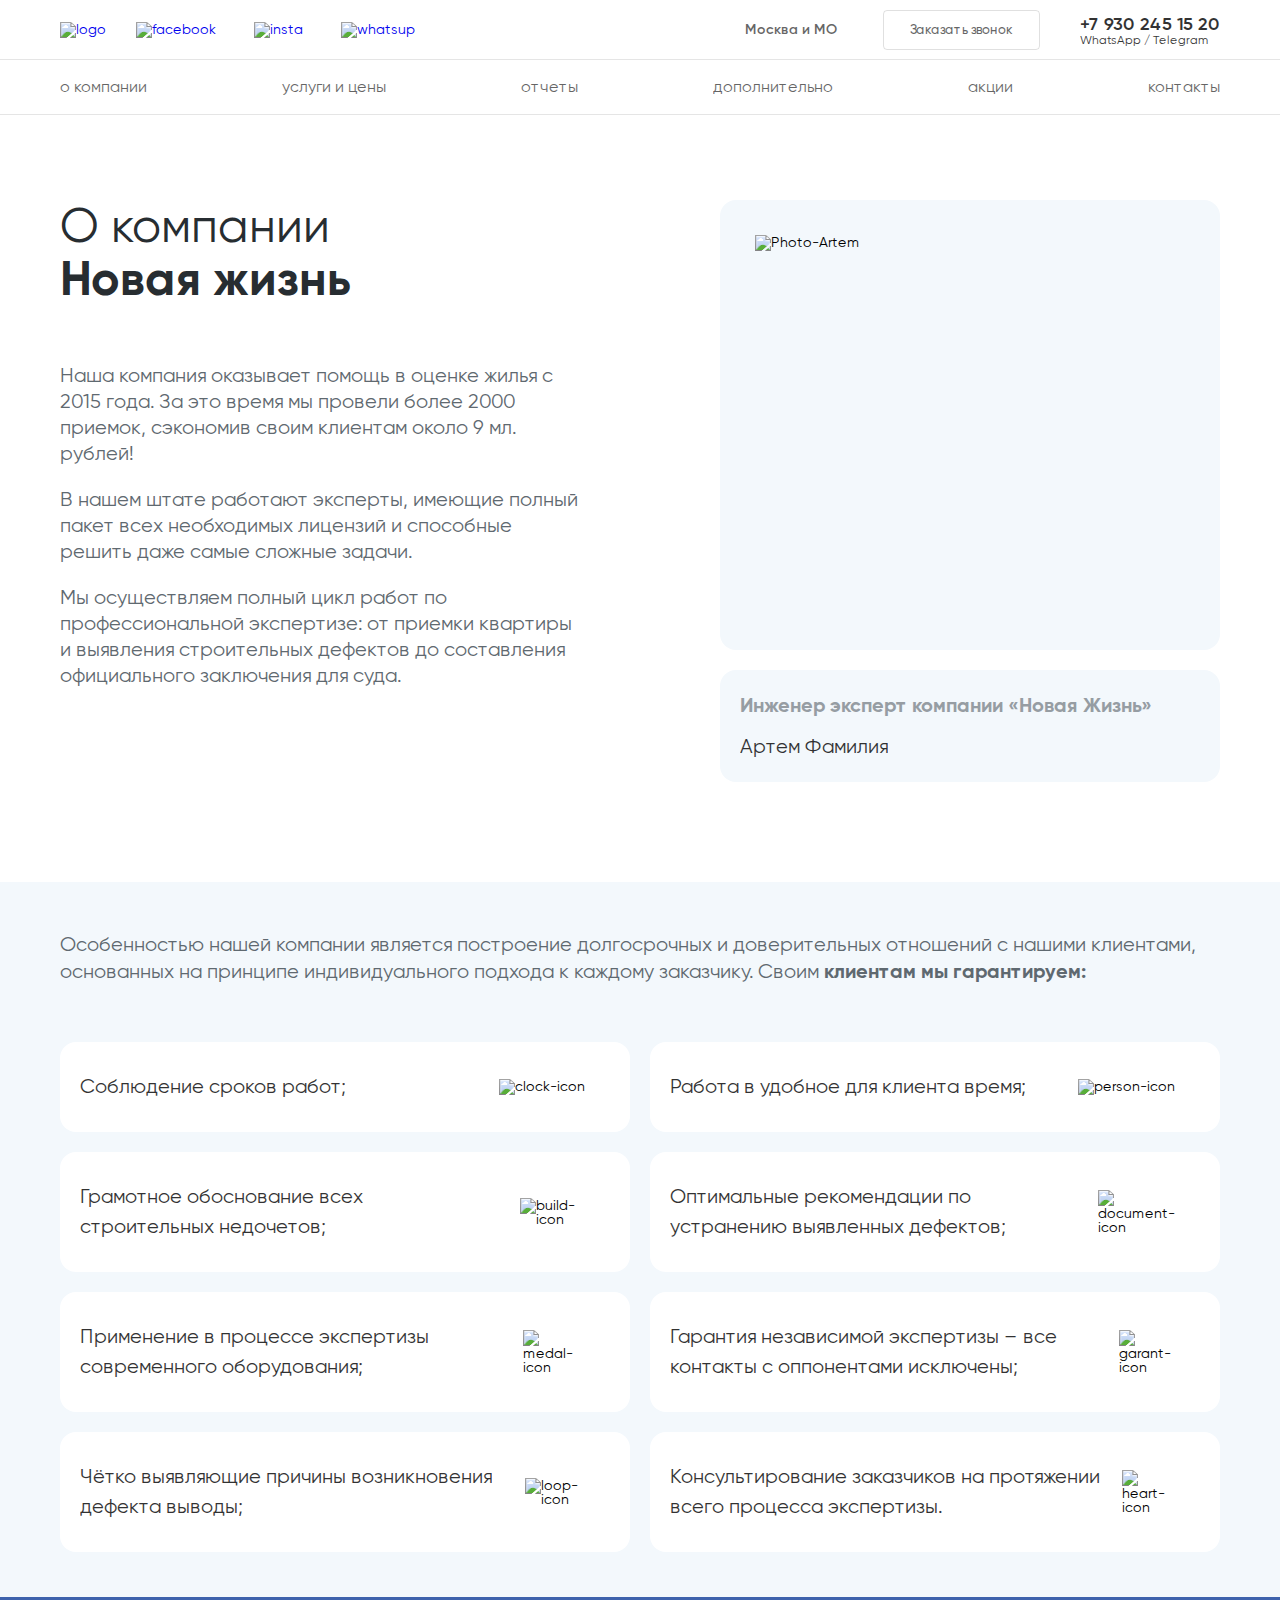
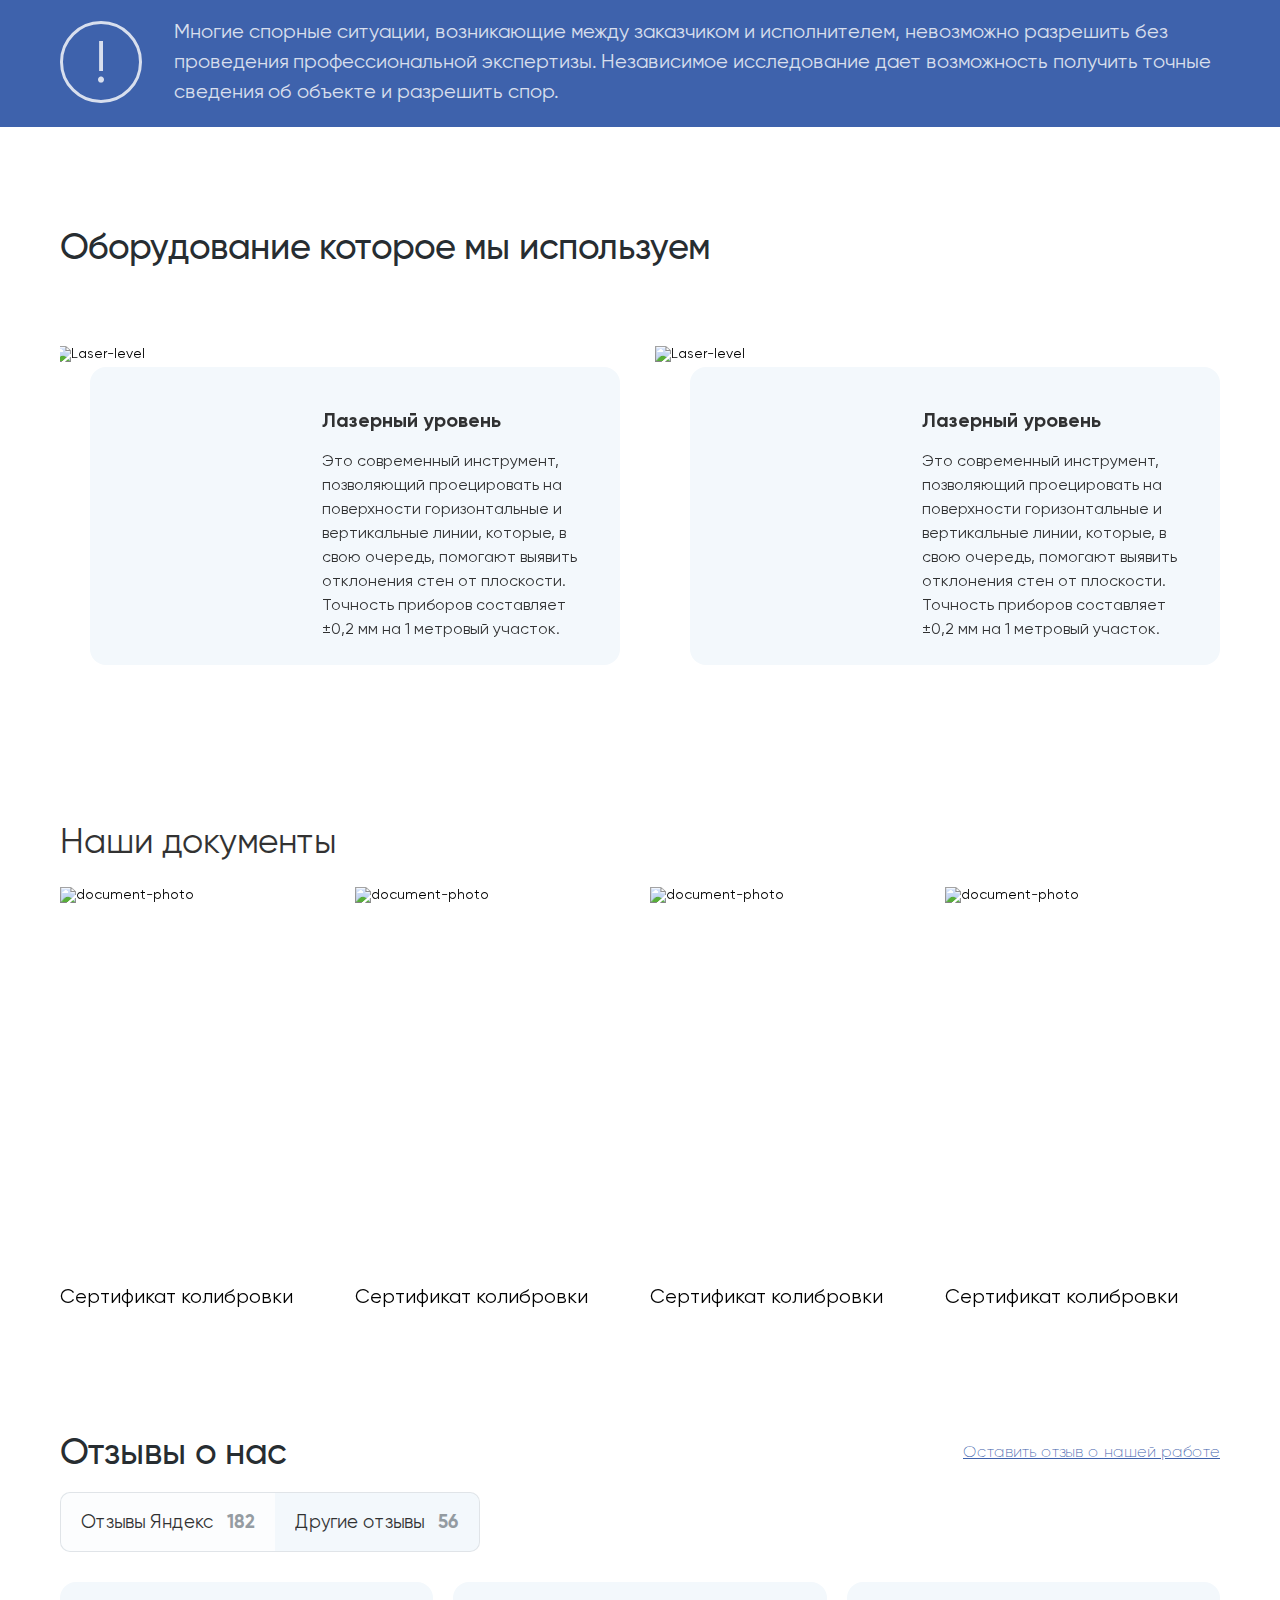
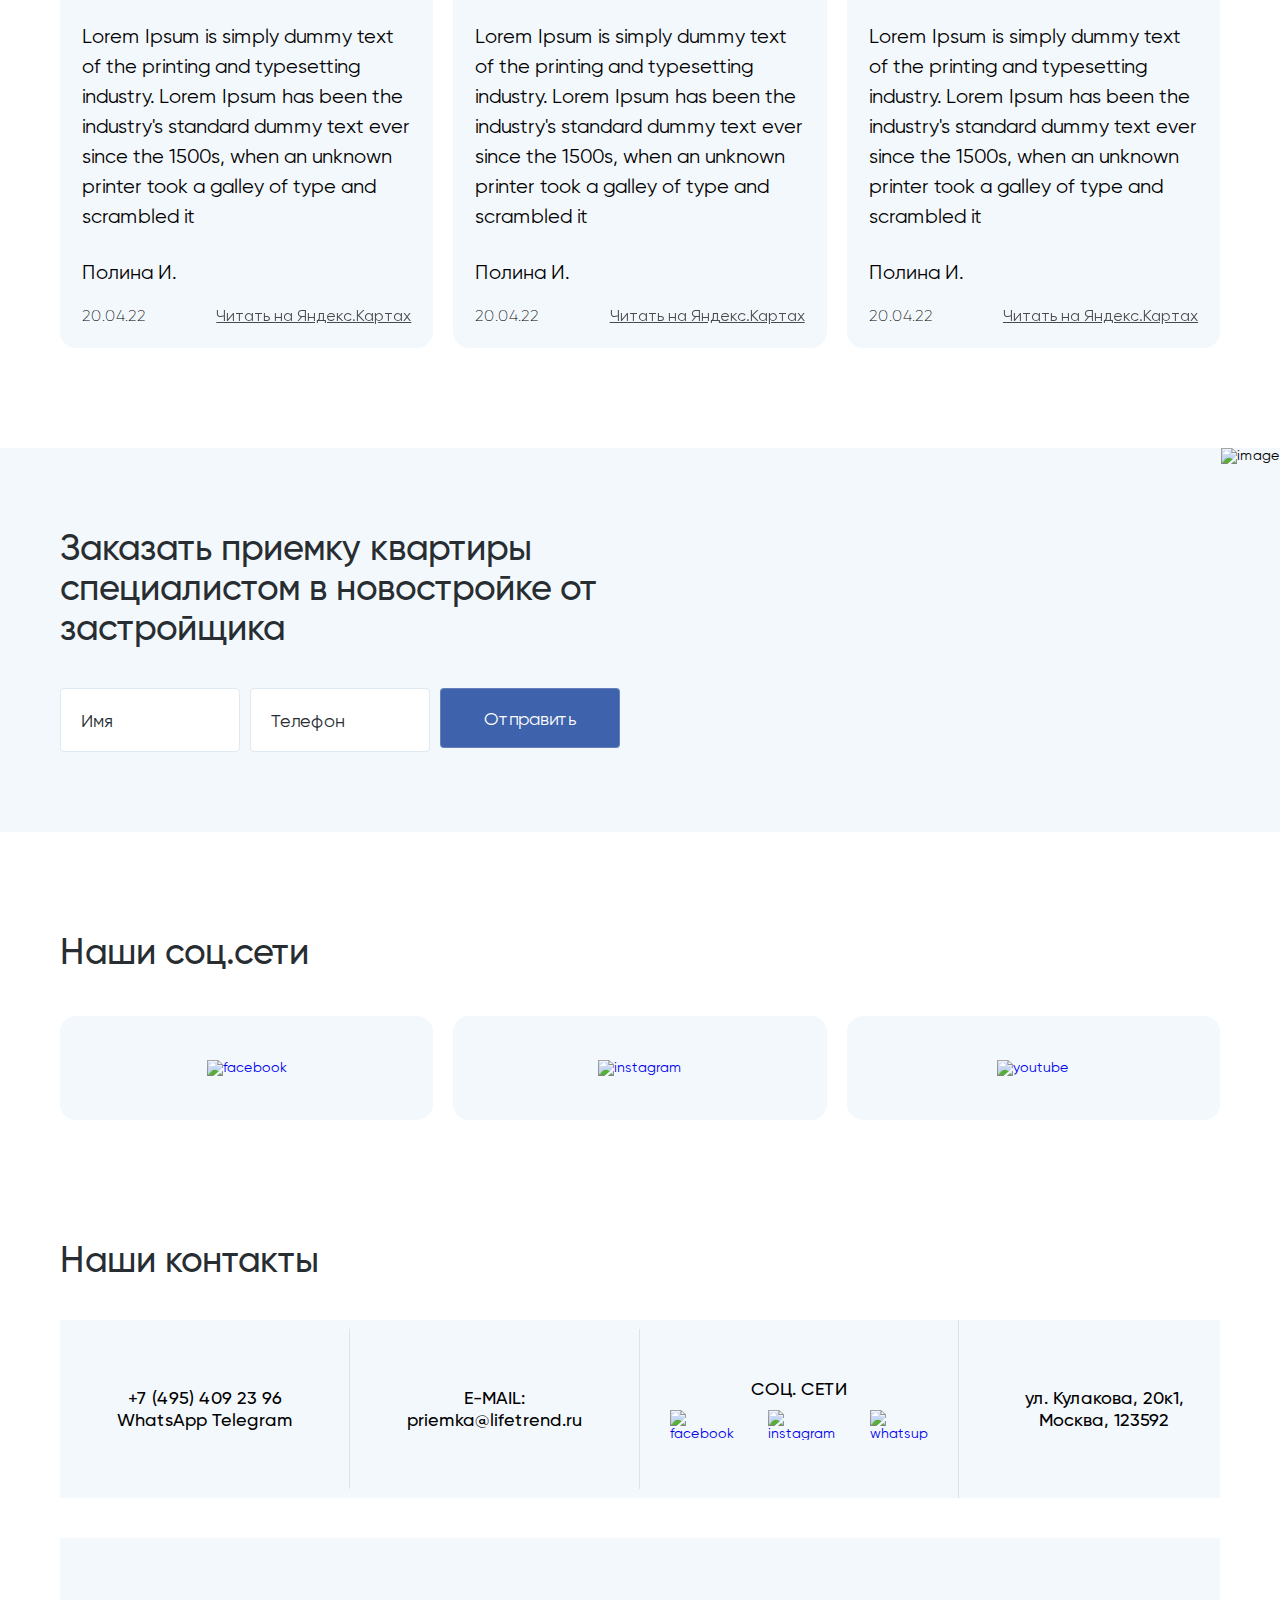
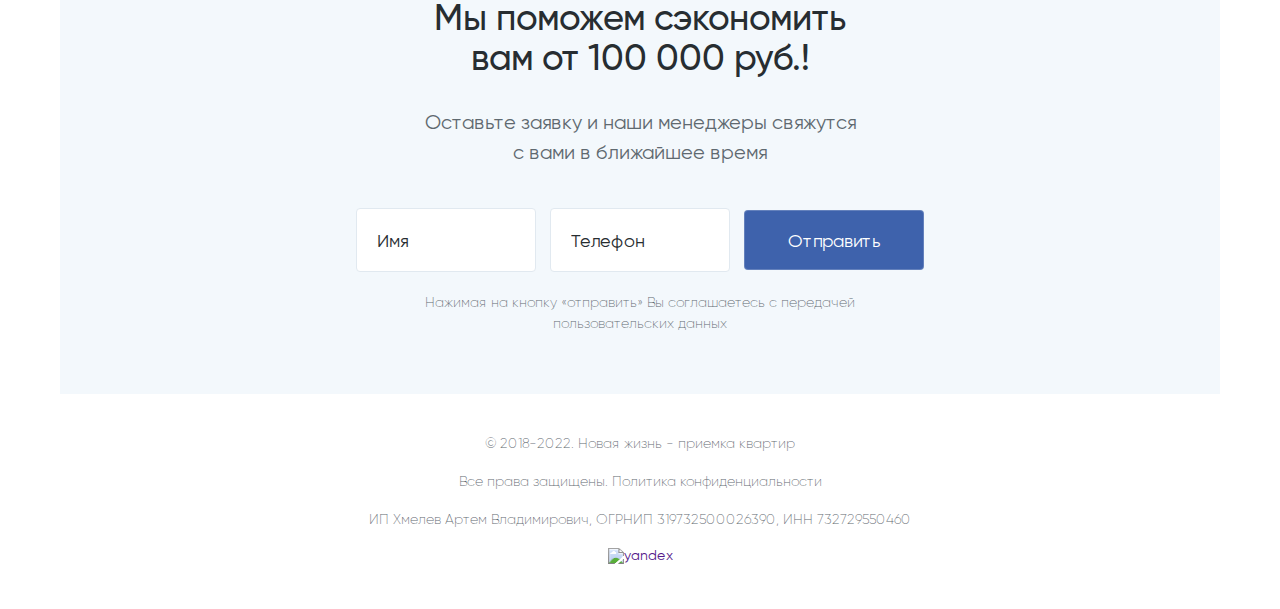
==== about.html @ ded3f1b5 "Add files via upload" ====
<!DOCTYPE html>
<html lang="en">

<head>
	<meta charset="UTF-8">
	<meta http-equiv="X-UA-Compatible" content="IE=edge">
	<meta name="viewport" content="width=device-width, initial-scale=1.0">
	<link rel="stylesheet" href="css/style.min.css">
	<link rel="stylesheet" href="https://unpkg.com/swiper@8/swiper-bundle.min.css" />
	<title>О комании</title>
</head>

<body>
	<div class="wrapper">
		<header class="header">
			<div class="header__container container">
				<div class="header__top">
					<div class="header__left">
						<a href="index.html" class="header__logo">
							<img src="img/icons/logo.svg" alt="logo">
						</a>
						<div data-da=".menu,768,3" class="header__social social-header">
							<a href="#" class="social-header__item">
								<img src="img/icons/facebook.svg" alt="facebook">
							</a>
							<a href="#" class="social-header__item">
								<img src="img/icons/insta.svg" alt="insta">
							</a>
							<a href="#" class="social-header__item">
								<img src="img/icons/whatsup.svg" alt="whatsup">
							</a>
						</div>
					</div>
					<div class="header__right">
						<a href="#" data-da=".menu,600,2" class="header__location">Москва и МО</a>
						<a href="#popup-1" data-da=".menu,768,1" class="header__button popup-link">Заказать звонок</a>
						<div class="header__contact contact-header">
							<a href="tel:+79302451520" class="contact-header__phone">+7 930 245 15 20</a>
							<div class="contact-header__soc">WhatsApp / Telegram</div>
						</div>
						<div class="header__burger">
							<span></span>
							<span></span>
							<span></span>
						</div>
					</div>
				</div>
				<div class="header__bottom">
					<nav data-da=".header__right,768,3" class="header__menu menu">
						<ul class="menu__list">
							<li class="menu__item"><a href="about.html" class="menu__link">о компании</a></li>
							<li class="menu__item"><a href="services.html" class="menu__link">услуги и цены</a></li>
							<li class="menu__item"><a href="reports.html" class="menu__link">отчеты</a></li>
							<li class="menu__item"><a href="additionally.html" class="menu__link">дополнительно</a></li>
							<li class="menu__item"><a href="stock.html" class="menu__link">акции</a></li>
							<li class="menu__item"><a href="contact.html" class="menu__link">контакты</a></li>
						</ul>
					</nav>
				</div>
			</div>
		</header>
		<main class="page">
			<section class="intro-about">
				<div class="intro-about__container container">
					<div class="intro-about__content">
						<div class="intro-about__info">
							<h1 class="intro-about__title">О компании <span>Новая жизнь</span></h1>
							<div class="intro-about__text">
								<p>Наша компания оказывает помощь в оценке жилья с 2015 года. За это время мы провели
									более 2000 приемок, сэкономив своим клиентам около 9 мл. рублей!</p>
								<p>В нашем штате работают эксперты, имеющие полный пакет всех необходимых лицензий и
									способные решить даже самые сложные задачи.</p>
								<p>Мы осуществляем полный цикл работ по профессиональной экспертизе: от приемки квартиры
									и выявления строительных дефектов до составления официального заключения для суда.
								</p>
							</div>
						</div>
						<div class="intro-about__image">
							<div class="intro-about__image-wrapper">
								<div class="intro-about__photo">
									<picture>
										<source srcset="img/intro/about-intro-image.webp" type="image/webp"><img
											src="img/intro/about-intro-image.png" alt="Photo-Artem">
									</picture>
								</div>
							</div>
							<div class="intro-about__position position-intro-about">
								<div class="position-intro-about__post">Инженер эксперт компании «Новая Жизнь»</div>
								<div class="position-intro-about__name">Артем Фамилия</div>
							</div>
						</div>
					</div>
				</div>
			</section>
			<div class="peculiarities">
				<div class="peculiarities__container container">
					<div class="peculiarities__text">
						Особенностью нашей компании является построение долгосрочных и доверительных отношений с нашими
						клиентами, основанных на принципе индивидуального подхода к каждому заказчику. Своим
						<span>клиентам мы гарантируем:</span>
					</div>
					<div class="peculiarities__body">
						<div class="peculiarities__column">
							<div class="peculiarities__item item-peculiarities">
								<div class="item-peculiarities__text">Соблюдение сроков работ;</div>
								<div class="item-peculiarities__photo">
									<img src="img/icons/clock.svg" alt="clock-icon">
								</div>
							</div>
						</div>
						<div class="peculiarities__column">
							<div class="peculiarities__item item-peculiarities">
								<div class="item-peculiarities__text">Работа в удобное для клиента время;</div>
								<div class="item-peculiarities__photo">
									<img src="img/icons/person.svg" alt="person-icon">
								</div>
							</div>
						</div>
						<div class="peculiarities__column">
							<div class="peculiarities__item item-peculiarities">
								<div class="item-peculiarities__text">Грамотное обоснование всех строительных недочетов;
								</div>
								<div class="item-peculiarities__photo">
									<img src="img/icons/build.svg" alt="build-icon">
								</div>
							</div>
						</div>
						<div class="peculiarities__column">
							<div class="peculiarities__item item-peculiarities">
								<div class="item-peculiarities__text">Оптимальные рекомендации по устранению выявленных
									дефектов;</div>
								<div class="item-peculiarities__photo">
									<img src="img/icons/documents.svg" alt="document-icon">
								</div>
							</div>
						</div>
						<div class="peculiarities__column">
							<div class="peculiarities__item item-peculiarities">
								<div class="item-peculiarities__text">Применение в процессе экспертизы современного
									оборудования;</div>
								<div class="item-peculiarities__photo">
									<img src="img/icons/medal.svg" alt="medal-icon">
								</div>
							</div>
						</div>
						<div class="peculiarities__column">
							<div class="peculiarities__item item-peculiarities">
								<div class="item-peculiarities__text">Гарантия независимой экспертизы – все контакты с
									оппонентами исключены;</div>
								<div class="item-peculiarities__photo">
									<img src="img/icons/garant.svg" alt="garant-icon">
								</div>
							</div>
						</div>
						<div class="peculiarities__column">
							<div class="peculiarities__item item-peculiarities">
								<div class="item-peculiarities__text">Чётко выявляющие причины возникновения дефекта
									выводы;</div>
								<div class="item-peculiarities__photo">
									<img src="img/icons/loop.svg" alt="loop-icon">
								</div>
							</div>
						</div>
						<div class="peculiarities__column">
							<div class="peculiarities__item item-peculiarities">
								<div class="item-peculiarities__text">Консультирование заказчиков на протяжении всего
									процесса экспертизы.</div>
								<div class="item-peculiarities__photo">
									<img src="img/icons/heart.svg" alt="heart-icon">
								</div>
							</div>
						</div>
					</div>
				</div>
				<div class="peculiarities__attention attention-peculiarities">
					<div class="attention-peculiarities__container container">
						<div class="attention-peculiarities__content">
							<div class="attention-peculiarities__icon">
								!
							</div>
							<div class="attention-peculiarities__text">
								Многие спорные ситуации, возникающие между заказчиком и исполнителем, невозможно
								разрешить без проведения профессиональной экспертизы. Независимое исследование дает
								возможность получить точные сведения об объекте и разрешить спор.
							</div>
						</div>
					</div>
				</div>
			</div>
			<section class="equipment">
				<div class="equipment__container container">
					<h1 class="equipment__title title">Оборудование которое мы используем</h1>
					<div class="equipment__body equipment-slider">
						<div class="equipment-slider__container swiper-container">
							<div class="equipment-slider__wrapper swiper-wrapper">
								<div class="equipment-slider__slide swiper-slide equipment-slide">
									<div class="equipment-slide__photo">
										<picture>
											<source srcset="img/equipment-slider/1.webp" type="image/webp"><img
												src="img/equipment-slider/1.jpg" alt="Laser-level">
										</picture>
									</div>
									<div class="equipment-slide__info">
										<div class="equipment-slide__title">Лазерный уровень</div>
										<div class="equipment-slide__text">Это современный инструмент, позволяющий
											проецировать на поверхности горизонтальные и вертикальные линии, которые, в
											свою очередь, помогают выявить отклонения стен от плоскости. Точность
											приборов составляет ±0,2 мм на 1 метровый участок.</div>
									</div>
								</div>
								<div class="equipment-slider__slide swiper-slide equipment-slide">
									<div class="equipment-slide__photo">
										<picture>
											<source srcset="img/equipment-slider/2.webp" type="image/webp"><img
												src="img/equipment-slider/2.jpg" alt="Laser-level">
										</picture>
									</div>
									<div class="equipment-slide__info">
										<div class="equipment-slide__title">Лазерный уровень</div>
										<div class="equipment-slide__text">Это современный инструмент, позволяющий
											проецировать на поверхности горизонтальные и вертикальные линии, которые, в
											свою очередь, помогают выявить отклонения стен от плоскости. Точность
											приборов составляет ±0,2 мм на 1 метровый участок.</div>
									</div>
								</div>
								<div class="equipment-slider__slide swiper-slide equipment-slide">
									<div class="equipment-slide__photo">
										<picture>
											<source srcset="img/example/picture.webp" type="image/webp"><img
												src="img/example/picture.jpg" alt="Laser-level">
										</picture>
									</div>
									<div class="equipment-slide__info">
										<div class="equipment-slide__title">Лазерный уровень</div>
										<div class="equipment-slide__text">Это современный инструмент, позволяющий
											проецировать на поверхности горизонтальные и вертикальные линии, которые, в
											свою очередь, помогают выявить отклонения стен от плоскости. Точность
											приборов составляет ±0,2 мм на 1 метровый участок.</div>
									</div>
								</div>
							</div>
							<div class="equipment-slider__arrow swiper-button-next"></div>
							<div class="equipment-slider__arrow swiper-button-prev"></div>
						</div>
					</div>
				</div>
			</section>
			<section class="documents">
				<div class="documents__container container">
					<h1 class="documents__title">Наши документы</h1>
					<div class="documents__body">
						<div class="documents__slider slider-documents">
							<div class="slider-documents__container swiper-container">
								<div class="slider-documents__wrapper swiper-wrapper">
									<div class="slider-documents__slide swiper-slide">
										<div class="slider-documents__photo">
											<picture>
												<source srcset="img/acts/act-1.webp" type="image/webp"><img
													src="img/acts/act-1.jpg" alt="document-photo">
											</picture>
										</div>
										<div class="slider-documents__text">Сертификат колибровки</div>
									</div>
									<div class="slider-documents__slide swiper-slide">
										<div class="slider-documents__photo">
											<picture>
												<source srcset="img/acts/act-1.webp" type="image/webp"><img
													src="img/acts/act-1.jpg" alt="document-photo">
											</picture>
										</div>
										<div class="slider-documents__text">Сертификат колибровки</div>
									</div>
									<div class="slider-documents__slide swiper-slide">
										<div class="slider-documents__photo">
											<picture>
												<source srcset="img/acts/act-1.webp" type="image/webp"><img
													src="img/acts/act-1.jpg" alt="document-photo">
											</picture>
										</div>
										<div class="slider-documents__text">Сертификат колибровки</div>
									</div>
									<div class="slider-documents__slide swiper-slide">
										<div class="slider-documents__photo">
											<picture>
												<source srcset="img/example/picture.webp" type="image/webp"><img
													src="img/example/picture.jpg" alt="document-photo">
											</picture>
										</div>
										<div class="slider-documents__text">Сертификат колибровки</div>
									</div>
									<div class="slider-documents__slide swiper-slide">
										<div class="slider-documents__photo">
											<picture>
												<source srcset="img/acts/act-1.webp" type="image/webp"><img
													src="img/acts/act-1.jpg" alt="document-photo">
											</picture>
										</div>
										<div class="slider-documents__text">Сертификат колибровки</div>
									</div>
									<div class="slider-documents__slide swiper-slide">
										<div class="slider-documents__photo">
											<picture>
												<source srcset="img/acts/act-1.webp" type="image/webp"><img
													src="img/acts/act-1.jpg" alt="document-photo">
											</picture>
										</div>
										<div class="slider-documents__text">Сертификат колибровки</div>
									</div>
								</div>
								<div class="slider-documents__arrow swiper-button-next"></div>
								<div class="slider-documents__arrow swiper-button-prev"></div>
							</div>
						</div>
					</div>
				</div>
			</section>
			<section class="reviews">
				<div class="reviews__container container">
					<div class="reviews__top">
						<h1 class="reviews__title title">Отзывы о нас</h1>
						<a href="#" class="reviews__link">Оставить отзыв о нашей работе</a>
					</div>
					<div class="reviews__content reviews-tabs">
						<nav class="reviews-tabs__nav">
							<button class="reviews-tabs__button" type="button" data-tab="#tab-1">Отзывы
								Яндекс<span>182</span></button>
							<button class="reviews-tabs__button" type="button" data-tab="#tab-2">Другие
								отзывы<span>56</span></button>
						</nav>
						<div class="reviews-tabs__body">
							<div class="reviews-tabs__item" id="tab-1">
								<div class="reviews-tabs__slider slider-reviews">
									<div class="slider-reviews__container swiper-container">
										<div class="slider-reviews__wrapper swiper-wrapper">
											<div class="slider-reviews__slide swiper-slide slider-reviews-slide">
												<div class="slider-reviews-slide__text">Lorem Ipsum is simply dummy text
													of the printing and typesetting industry. Lorem Ipsum has been the
													industry's standard dummy text ever since the 1500s, when an unknown
													printer took a galley of type and scrambled it</div>
												<div class="slider-reviews-slide__name">Полина И.</div>
												<div class="slider-reviews-slide__bottom">
													<div class="slider-reviews-slide__date">20.04.22</div>
													<a href="#" class="slider-reviews-slide__link">Читать на
														Яндекс.Картах</a>
												</div>
											</div>
											<div class="slider-reviews__slide swiper-slide slider-reviews-slide">
												<div class="slider-reviews-slide__text">Lorem Ipsum is simply dummy text
													of the printing and typesetting industry. Lorem Ipsum has been the
													industry's standard dummy text ever since the 1500s, when an unknown
													printer took a galley of type and scrambled it</div>
												<div class="slider-reviews-slide__name">Полина И.</div>
												<div class="slider-reviews-slide__bottom">
													<div class="slider-reviews-slide__date">20.04.22</div>
													<a href="#" class="slider-reviews-slide__link">Читать на
														Яндекс.Картах</a>
												</div>
											</div>
											<div class="slider-reviews__slide swiper-slide slider-reviews-slide">
												<div class="slider-reviews-slide__text">Lorem Ipsum is simply dummy text
													of the printing and typesetting industry. Lorem Ipsum has been the
													industry's standard dummy text ever since the 1500s, when an unknown
													printer took a galley of type and scrambled it</div>
												<div class="slider-reviews-slide__name">Полина И.</div>
												<div class="slider-reviews-slide__bottom">
													<div class="slider-reviews-slide__date">20.04.22</div>
													<a href="#" class="slider-reviews-slide__link">Читать на
														Яндекс.Картах</a>
												</div>
											</div>
											<div class="slider-reviews__slide swiper-slide slider-reviews-slide">
												<div class="slider-reviews-slide__text">Lorem Ipsum is simply dummy text
													of the printing and typesetting industry. Lorem Ipsum has been the
													industry's standard dummy text ever since the 1500s, when an unknown
													printer took a galley of type and scrambled it</div>
												<div class="slider-reviews-slide__name">Полина И.</div>
												<div class="slider-reviews-slide__bottom">
													<div class="slider-reviews-slide__date">20.04.22</div>
													<a href="#" class="slider-reviews-slide__link">Читать на
														Яндекс.Картах</a>
												</div>
											</div>
											<div class="slider-reviews__slide swiper-slide slider-reviews-slide">
												<div class="slider-reviews-slide__text">Lorem Ipsum is simply dummy text
													of the printing and typesetting industry. Lorem Ipsum has been the
													industry's standard dummy text ever since the 1500s, when an unknown
													printer took a galley of type and scrambled it</div>
												<div class="slider-reviews-slide__name">Полина И.</div>
												<div class="slider-reviews-slide__bottom">
													<div class="slider-reviews-slide__date">20.04.22</div>
													<a href="#" class="slider-reviews-slide__link">Читать на
														Яндекс.Картах</a>
												</div>
											</div>
										</div>
										<div class="slider-reviews__arrow swiper-button-next"></div>
										<div class="slider-reviews__arrow swiper-button-prev"></div>
									</div>
								</div>
							</div>
							<div class="reviews-tabs__item" id="tab-2">
								Lorem ipsum dolor sit amet consectetur adipisicing elit. Sint commodi unde et dolor
								natus, deleniti incidunt dolorem eligendi quam totam voluptatem tempora porro, non
								magnam vel necessitatibus voluptate quae. Inventore!
								Lorem ipsum dolor sit amet consectetur adipisicing elit. Sapiente doloremque obcaecati
								molestias dolore nemo ipsa est, consequuntur incidunt voluptates at iste totam mollitia
								voluptatem, debitis voluptatum excepturi autem sequi temporibus.
								Lorem ipsum dolor sit, amet consectetur adipisicing elit. Unde aperiam et quidem
								officiis? Ea ad repudiandae aperiam tempora, consequuntur libero commodi magnam expedita
								incidunt sunt tenetur ex ratione similique natus?
								Lorem ipsum dolor sit amet consectetur adipisicing elit. Commodi cum rem odio excepturi
								dolor quis, nostrum quam voluptates vero. Eaque rerum hic at consectetur ratione quod
								accusantium error quisquam assumenda?
							</div>
						</div>
					</div>
				</div>
			</section>
			<section class="order">
				<div class="order__container container">
					<div class="order__content">
						<div class="order__info">
							<h1 class="order__title title">Заказать приемку квартиры специалистом в новостройке от
								застройщика</h1>
							<form action="#" class="order__form form-order">
								<div class="form-order__content">
									<input type="text" class="form-order__input" placeholder="Имя">
									<input type="text" class="form-order__input" placeholder="Телефон">
									<button class="form-order__button btn">Отправить</button>
								</div>
							</form>
						</div>
						<div class="order__image">
							<picture>
								<source srcset="img/order/order-image.webp" type="image/webp"><img
									src="img/order/order-image.jpg" alt="image">
							</picture>
						</div>
					</div>
				</div>
			</section>
			<section class="social">
				<div class="social__container container">
					<h1 class="social__title title">Наши соц.сети</h1>
					<div class="social__body">
						<a href="#" class="social__column">
							<div class="social__item">
								<div href="" class="social__image">
									<img src="img/icons/facebook_b.svg" alt="facebook">
								</div>
							</div>
						</a>
						<a href="#" class="social__column">
							<div class="social__item">
								<div href="" class="social__image">
									<img src="img/icons/insta_b.svg" alt="instagram">
								</div>
							</div>
						</a>
						<a href="#" class="social__column">
							<div class="social__item">
								<div href="" class="social__image">
									<img src="img/icons/youtube_b.svg" alt="youtube">
								</div>
							</div>
						</a>
					</div>
				</div>
			</section>
			<section class="contacts">
				<div class="contacts__container container">
					<h1 class="contacts__title title">Наши контакты</h1>
					<div class="contacts__top top-contacts">
						<div class="top-contacts__column">
							<div class="top-contacts__item top-contacts-item">
								<a href="tel:74954092396" class="top-contacts-item__text">+7 (495) 409 23 96</a>
								<div class="top-contacts-item__text">WhatsApp Telegram</div>
							</div>
						</div>
						<div class="top-contacts__column">
							<div class="top-contacts__item top-contacts-item">
								<a href="mailto:priemka@lifetrend.ru" class="top-contacts-item__text">E-MAIL:</a>
								<a href="mailto:priemka@lifetrend.ru"
									class="top-contacts-item__text">priemka@lifetrend.ru</a>
							</div>
						</div>
						<div class="top-contacts__column">
							<div class="top-contacts__item top-contacts-item">
								<div class="top-contacts-item__text">СОЦ. СЕТИ</div>
								<div class="top-contacts-item__soc top-contacts-soc">
									<a href="#" class="top-contacts-soc__item">
										<img src="img/icons/facebook.svg" alt="facebook">
									</a>
									<a href="#" class="top-contacts-soc__item">
										<img src="img/icons/insta.svg" alt="instagram">
									</a>
									<a href="#" class="top-contacts-soc__item">
										<img src="img/icons/whatsup.svg" alt="whatsup">
									</a>
								</div>
							</div>
						</div>
						<div class="top-contacts__column">
							<div class="top-contacts__item top-contacts-item">
								<a href="https://www.google.com/maps/place/%D1%83%D0%BB.+%D0%9A%D1%83%D0%BB%D0%B0%D0%BA%D0%BE%D0%B2%D0%B0,+20+%D0%BA1,+%D0%9C%D0%BE%D1%81%D0%BA%D0%B2%D0%B0,+123592/@55.8048305,37.3914914,17z/data=!3m1!4b1!4m5!3m4!1s0x46b5462415c78dc1:0x2bb17865bd5d0431!8m2!3d55.8044799!4d37.3913132"
									class="top-contacts-item__text">ул. Кулакова, 20к1, </a>
								<a href="https://www.google.com/maps/place/%D1%83%D0%BB.+%D0%9A%D1%83%D0%BB%D0%B0%D0%BA%D0%BE%D0%B2%D0%B0,+20+%D0%BA1,+%D0%9C%D0%BE%D1%81%D0%BA%D0%B2%D0%B0,+123592/@55.8048305,37.3914914,17z/data=!3m1!4b1!4m5!3m4!1s0x46b5462415c78dc1:0x2bb17865bd5d0431!8m2!3d55.8044799!4d37.3913132"
									class="top-contacts-item__text">Москва, 123592</a>
							</div>
						</div>
					</div>
					<div class="contacts__banner banner-contacts">
						<div class="banner-contacts__title title">Мы поможем сэкономить вам от 100 000 руб.!</div>
						<div class="banner-contacts__subtitle">Оставьте заявку и наши менеджеры свяжутся с вами в
							ближайшее время</div>
						<form action="#" class="banner-contacts__form">
							<div class="banner-contacts__content">
								<input type="text" class="banner-contacts__input form-order__input" placeholder="Имя">
								<input type="text" class="banner-contacts__input form-order__input"
									placeholder="Телефон">
								<button class="banner-contacts__button form-order__button btn">Отправить</button>
							</div>
						</form>
						<div class="banner-contacts__text">Нажимая на кнопку «отправить» Вы соглашаетесь с передачей
							пользовательских данных</div>
					</div>
				</div>
			</section>
		</main>
		<footer class="footer">
			<div class="footer__container container">
				<div class="footer__content">
					<p>© 2018-2022. Новая жизнь - приемка квартир</p>
					<p>Все права защищены. Политика конфиденциальности</p>
					<p>ИП Хмелев Артем Владимирович, ОГРНИП 319732500026390, ИНН 732729550460</p>
					<a href="" class="footer__image">
						<picture>
							<source srcset="img/icons/stat-yandex.webp" type="image/webp"><img
								src="img/icons/stat-yandex.png" alt="yandex">
						</picture>
					</a>
				</div>
			</div>
		</footer>

	</div>
	<div class="popup" id="popup-1">
		<div class="popup__body">
			<div class="popup__content">
				<a href="#" class="popup__close close-popup"></a>
				<div class="popup__title">Оставьте заявку</div>
				<div class="popup__subtitle">Наши менеджеры свяжутся с вами в ближайшее время</div>
				<form action="#" class="popup__form form-popup">
					<input type="text" class="form-popup__input" placeholder="Имя">
					<input type="text" class="form-popup__input" placeholder="+7">
					<div class="form-popup__row">
						<button class="form-popup__button btn"><span>отправить</span></button>
						<div class="form-popup__label">Нажимая на кнопку “Отправить” вы соглашаетесь с <span>передачей
								пользовательских данных</span></div>
					</div>
				</form>
			</div>
		</div>
	</div>

	<script src="https://ajax.googleapis.com/ajax/libs/jquery/3.1.1/jquery.min.js"></script>
	<script src="https://unpkg.com/swiper@8/swiper-bundle.min.js"></script>
	<script src="js/app.min.js"></script>
</body>

</html>
---- css/style.min.css ----
@charset "UTF-8";@import url(https://fonts.googleapis.com/css?family=Inter:100,200,300,regular,500,600,700,800,900&display=swap&subset=cyrillic-ext);*{padding:0;margin:0;border:0}*,:after,:before{box-sizing:border-box}:active,:focus{outline:0}a:active,a:focus{outline:0}aside,footer,header,nav{display:block}body,html{height:100%;width:100%;font-size:100%;line-height:1;font-size:14px;-ms-text-size-adjust:100%;-moz-text-size-adjust:100%;-webkit-text-size-adjust:100%}button,input,textarea{font-family:inherit}input::-ms-clear{display:none}button{cursor:pointer}button::-moz-focus-inner{padding:0;border:0}a,a:visited{text-decoration:none}a:hover{text-decoration:none}ul li{list-style:none}img{vertical-align:top}h1,h2,h3,h4,h5,h6{margin:0;padding:0;line-height:20px}@font-face{font-family:Gilroy;font-display:swap;src:url(../fonts/gilroy-medium.woff2) format("woff2"),url(../fonts/gilroy-medium.woff) format("woff");font-weight:500;font-style:normal}@font-face{font-family:Gilroy;font-display:swap;src:url(../fonts/gilroy-bold.woff2) format("woff2"),url(../fonts/gilroy-bold.woff) format("woff");font-weight:700;font-style:normal}@font-face{font-family:Gilroy;font-display:swap;src:url(../fonts/gilroy-thin.woff2) format("woff2"),url(../fonts/gilroy-thin.woff) format("woff");font-weight:100;font-style:normal}@font-face{font-family:Gilroy;font-display:swap;src:url(../fonts/gilroy-regular.woff2) format("woff2"),url(../fonts/gilroy-regular.woff) format("woff");font-weight:400;font-style:normal}@font-face{font-family:Gilroy;font-display:swap;src:url(../fonts/gilroy-semibold.woff2) format("woff2"),url(../fonts/gilroy-semibold.woff) format("woff");font-weight:600;font-style:normal}@font-face{font-family:Gilroy;font-display:swap;src:url(../fonts/gilroy-ultralight.woff2) format("woff2"),url(../fonts/gilroy-ultralight.woff) format("woff");font-weight:200;font-style:normal}body{font-size:14px;font-family:Gilroy;color:#000;font-weight:400}body.lock{overflow:hidden}.container{max-width:1190px;margin:0 auto;padding:0 15px}.wrapper{min-height:100%;overflow:hidden;display:flex;flex-direction:column}.page{flex:1 1 auto}.ibg{background-position:center;background-size:cover;background-repeat:no-repeat;position:relative;min-height:100vh}.ibg img{width:0;height:0;position:absolute;top:0;left:0;opacity:0;visibility:hidden}.title{font-weight:500;font-size:36px;line-height:40px;color:#272d31}.btn{display:inline-block;width:210px;height:60px;font-size:14px;background:#3e62ac;border:1px solid rgba(255,255,255,.2);border-radius:4px;color:#fff;text-align:center;line-height:55px;transition:background .2s linear;position:relative}.input{width:300px;height:50px;background:#fff;border:1px solid #333;border-radius:5px;padding:0 0 0 15px;font-size:20px;font-family:Arial;color:pink;transition:border .2s linear}.input:focus{border:1px solid #4cb1ca}.textarea{width:400px;height:200px;background-color:#273a71;resize:unset;font-family:Arial;font-size:20px;color:#fff;padding:0 15px 0 15px}.input::-moz-placeholder,.textarea::-moz-placeholder{font-size:18px;line-height:18px;font-weight:400;color:#fff}.input:-ms-input-placeholder,.textarea:-ms-input-placeholder{font-size:18px;line-height:18px;font-weight:400;color:#fff}.input::placeholder,.textarea::placeholder{font-size:18px;line-height:18px;font-weight:400;color:#fff}.popup{opacity:0;visibility:hidden;position:fixed;top:0;left:0;width:100%;height:100%;background:rgba(0,0,0,.6);z-index:50;overflow-y:auto;overflow-x:hidden;transition:all .8s ease 0s}.popup__body{min-height:100%;display:flex;justify-content:center;align-items:center;padding:30px 10px}.popup__close{display:block;width:25px;height:25px;background:url(../img/icons/popup-clouse.svg) no-repeat;cursor:pointer;position:absolute;top:20px;right:20px;filter:brightness(50%);-moz-filter:brightness(50%)}.popup__content{max-width:577px;padding:25px 33px 43px 33px;background-color:#35579c;width:100%;position:relative;transition:all .8s ease 0s;opacity:0;transform:perspective(600px) translate(0,-100%) rotateX(45deg)}.popup__title{font-weight:600;font-size:29.0722px;line-height:35px;color:#fff;text-align:center;margin:0 0 20px 0}.popup__subtitle{max-width:350px;font-weight:300;font-size:20px;line-height:24px;text-align:center;color:#fff;margin:0 auto 32px}.popup.open{opacity:1;visibility:visible}.form-popup__input{width:100%;height:53px;font-family:Inter;font-style:normal;font-weight:300;font-size:20px;line-height:24px;color:#000;border:1px solid rgba(0,0,0,.22);border-radius:5px;transition:all .3s ease 0s;margin:0 0 20px 0;padding:0 0 0 20px}.form-popup__input:focus{border:1px solid #35579c}.form-popup__input::-moz-placeholder{font-family:Inter;font-style:normal;font-weight:300;font-size:20px;line-height:24px;color:#000;opacity:.5}.form-popup__input:-ms-input-placeholder{font-family:Inter;font-style:normal;font-weight:300;font-size:20px;line-height:24px;color:#000;opacity:.5}.form-popup__input::placeholder{font-family:Inter;font-style:normal;font-weight:300;font-size:20px;line-height:24px;color:#000;opacity:.5}.form-popup__row{margin:20px 0 0 0;display:flex;align-items:center}.form-popup__button{width:180px;height:64px;background:#fff;border-radius:4px;font-weight:600;font-size:18px;line-height:62px;text-align:center;color:#35579c;margin:0 12px 0 0}.form-popup__label{flex:0 0 50%;font-weight:300;font-size:15px;line-height:18px;color:#fff;opacity:.7}.form-popup__label span{text-decoration:underline}.popup.open{opacity:1;visibility:visible}.popup.open .popup__content{opacity:1;transform:perspective(600px) translate(0,0) rotateX(0)}.header{position:absolute;width:100%;z-index:5;background-color:#fff}.header__top{display:flex;justify-content:space-between;align-items:center;padding:10px 0}.header__top::after{content:"";width:100%;height:1px;position:absolute;left:0;top:52%;background:rgba(0,0,0,.1)}.header__top::before{content:"";width:100%;height:1px;position:absolute;left:0;top:100%;background:rgba(0,0,0,.1)}.header__left{display:flex;align-items:center}.header__social{margin:0 0 0 30px}.header__right{display:flex;align-items:center}.header__location{font-weight:600;font-size:14px;line-height:15.4px;color:#000;opacity:.6;display:flex;align-items:center;margin:0 45px 0 0}.header__location::before{content:"";display:inline-block;width:13px;height:16px;background:url(../img/icons/location.svg) left no-repeat;margin:0 10px 0 0}.header__button{padding:12px 26px;border:1px solid rgba(0,0,0,.2);border-radius:4px;font-weight:500;font-size:13px;line-height:14px;text-align:center;color:#000;margin:0 40px 0 0;opacity:.6;position:relative;z-index:5;transition:all .3s ease 0s}.header__bottom{padding:18px 0}.social-header__item{margin:0 34px 0 0}.social-header__item:last-child{margin:0}.contact-header__phone{font-weight:600;font-size:18px;line-height:20px;color:#000;opacity:.8;margin:0 0 5px 0}.contact-header__soc{font-weight:400;font-size:12px;line-height:13px;color:#000;opacity:.8}.menu__list{display:flex;justify-content:space-between}.menu__link{font-weight:400;font-size:16px;line-height:18px;color:#000;opacity:.6;position:relative}.menu__link::after{content:"";width:100%;height:2px;background-color:#3e62ac;position:absolute;bottom:-35%;left:0;transform:scaleX(0);transition:all .3s ease 0s}.header__burger{display:none}.header__menu.active{top:0;left:0;display:block}.header__burger.active span:nth-of-type(1){transform:rotate3d(0,0,1,45deg);top:9px;background-color:#fff}.header__burger.active span:nth-of-type(2){transform:scale(0)}.header__burger.active span:nth-of-type(3){transform:rotate3d(0,0,1,-45deg);bottom:9px;background-color:#fff}.intro{min-height:100vh;display:flex;justify-content:center;align-items:center;overflow:hidden}.intro__image{position:absolute;top:0;left:0;width:100%;height:100%;min-height:100vh;z-index:1}.intro__content{display:flex;justify-content:space-between;align-items:center;position:relative;z-index:2}.content-intro__suptitle{max-width:270px;font-weight:400;font-size:15px;line-height:22px;color:#5f6970;margin:0 0 20px 0}.content-intro__title{font-weight:400;font-size:48px;line-height:53px;color:#272d31;margin:0 0 18px 0}.content-intro__title span{font-weight:700;text-transform:uppercase}.content-intro__subtitle{max-width:415px;font-weight:400;font-size:20px;line-height:30px;color:#5f6970;margin:0 0 35px 0}.content-intro__image{position:relative;top:60px}.newlife{padding:100px 0 116px 0}.newlife__body{display:flex;justify-content:space-between;margin:0 0 56px 0}.newlife__title{margin:0 0 41px 0}.newlife__video{display:flex;justify-content:center;align-items:center}.newlife__video video{width:1160px}.content-newlife__image{width:661px;height:350px;border-radius:15px;background-color:#3e62ac;position:relative;margin:0 0 58px 0}.content-newlife__image img{position:absolute;top:50%;left:50%;transform:translate(-50%,-50%)}.content-newlife__title{margin:0 0 20px 0}.content-newlife__text{font-weight:400;font-size:20px;line-height:26px;color:#5f6970;width:660px;margin:0 0 24px 0;padding:0 15px 0 0}.content-newlife__text p{margin:0 0 10px 0}.content-newlife__text p:last-child{margin:0}.content-newlife__video-title{font-weight:700;font-size:30.6612px;line-height:40px;display:flex;align-items:center;color:#fb0000}.content-newlife__video-title::before{content:"";width:27px;height:22px;background:url(../img/icons/youtube.svg) left no-repeat;margin:0 15px 0 0}.aside-newlife{display:flex;flex-direction:column;align-items:center;justify-content:center}.aside-newlife__item{width:300px;background-color:#f3f8fc;display:flex;flex-direction:column;align-items:center;padding:60px 0 60px 0;border-bottom:1px solid #d4e1eb}.aside-newlife__image{width:90px;height:90px;border-radius:12px;margin:0 0 40px 0;position:relative}.aside-newlife__image img{position:absolute;top:50%;left:50%;transform:translate(-50%,-50%)}.aside-newlife__title{font-weight:600;font-size:28px;line-height:28px;text-align:center;color:#272d31;opacity:.8;margin:0 0 15px 0}.aside-newlife__text{font-weight:400;font-size:20px;line-height:20px;text-align:center;color:#5f6970}.image-green{background-color:#35909c}.image-blue{background-color:#3e62ac}.image-purpure{background-color:#62359c}.choise{padding:80px 0;background:#f3f8fc}.choise__title{margin:0 0 100px 0}.choise__title span{font-weight:700}.choise__body{display:flex;justify-content:center;flex-wrap:wrap;margin:-20px -12px}.choise__column{padding:20px 12px;display:flex}.choise__item{flex:1 1 auto;display:flex;width:560px;background:#fff;border-radius:16px}.item-choise__image{-ms-grid-column-align:center;justify-self:center;flex:0 0 226px;position:relative}.item-choise__image img{position:absolute;top:50%;left:50%;transform:translate(-50%,-50%)}.item-choise__text{font-weight:600;font-size:20px;line-height:30px;color:#272d31;padding:45px 40px}.over img{top:36%}.example{padding:100px 0}.example__title{max-width:470px;margin:0 0 40px 0}.example__body{display:flex}.example__info{flex:0 0 50%;margin:0 15px 0 0}.example__slider{margin:0 0 10px 0;padding:0 0 40px 0}.example__stat{width:560px;border:1px solid #3e62ac;border-radius:8px;margin:0 0 40px 0}.example__button{font-size:18px}.example__text{flex:1 1 50%;font-weight:400;font-size:20px;line-height:26px;color:#5f6970}.example__text p{margin:0 0 25px 0}.example__text p:last-child{margin:0}.slider-example{position:relative}.slider-example__container{overflow:hidden;width:560px;height:382px}.slider-example__image img{position:absolute;top:0;left:0;width:100%;height:100%;-o-object-fit:cover;object-fit:cover;-o-object-position:center;object-position:center;border-radius:16px}.slider-example .swiper-pagination span{background-color:#5273b4}.stat-price__wrapper{display:flex}.stat-price__save{padding:20px 30px;font-weight:400;font-size:18px;line-height:27px;color:#272d31}.stat-price__save span{font-weight:700}.stat-price__acceptance{flex:0 0 228px;padding:20px 30px;font-weight:400;font-size:18px;line-height:27px;color:#3e62ac;background:rgba(53,87,156,.15)}.stat-price__acceptance span{font-weight:700}.help{padding:40px 0 100px 0}.help__title{max-width:570px;margin:0 0 40px 0}.help__body{display:flex}.help__info{flex:1 1 auto;display:flex;flex-wrap:wrap;margin:-10px}.help__example{flex:0 0 275px;margin:0 0 0 100px}.info-help__column{flex:0 0 50%;padding:10px;display:flex;flex-direction:column}.info-help__item{flex:1 1 auto;padding:25px;background:linear-gradient(0deg,#f3f8fc,#f3f8fc);border-radius:16px}.info-help__title{font-weight:600;font-size:20px;line-height:30px;color:#272d31;opacity:.8;margin:0 0 25px 0}.info-help__text{font-weight:400;font-size:20px;line-height:30px;color:#5f6970}.example-help{display:flex;flex-direction:column;align-items:center}.example-help__image{flex:0 0 275px;margin:0 0 20px 0;position:relative;width:100%;min-height:375px}.example-help__image img{position:absolute;max-width:100%;-o-object-fit:cover;object-fit:cover;-o-object-position:center;object-position:center;height:100%;top:0;left:0}.example-help__text{font-weight:400;font-size:20px;line-height:30px;color:#5f6970;opacity:.8;margin:0 0 43px 0}.example-help__button{width:259px;font-size:18px}.services-cost{background:#f3f8fc;padding:80px 0}.services-cost__title{margin:0 0 55px 0}.services-cost__body{display:flex}.services-cost__services{flex:1 1 auto;margin:0 40px 0 0}.services-cost__item{display:flex;margin:0 0 40px 0}.services-cost__item:last-child{margin:0}.services-cost__include{flex:1 1 460px;background:#fff;border:1px solid #728dc3;border-radius:0 16px 16px 16px;position:relative}.services-cost__include:before{content:"Что входит:";display:inline-block;padding:22px 30px;background:#fff;border:1px solid #3e62ac;border-bottom:none;border-radius:16px 16px 0 0;font-weight:600;font-size:20px;line-height:30px;color:#3e62ac;position:absolute;top:-75px;left:-1px}.item-services-cost__photo{position:relative;flex:0 0 170px}.item-services-cost__photo img{position:absolute;top:0;left:0;width:100%;height:100%;-o-object-fit:cover;object-fit:cover;border-radius:15px 0 0 15px}.item-services-cost__info{padding:30px 40px;background-color:#fff;display:block;border-radius:0 15px 15px 0}.item-services-cost__title{font-weight:600;font-size:20px;line-height:30px;color:#272d31;opacity:.8;margin:0 0 10px 0}.item-services-cost__text{font-weight:400;font-size:20px;line-height:30px;color:#5f6970}.item-services-cost__text span{color:#3e62ac;font-weight:700}.include-services-cost__content{padding:34px 30px}.include-services-cost__item{display:flex;align-items:center;margin:0 0 68px 0}.include-services-cost__item:last-child{margin:0}.item-include__photo{margin:0 90px 0 0}.item-include__text{font-weight:600;font-size:20px;line-height:30px;color:#272d31;opacity:.8}.add-services{padding:100px 0}.add-services__top{display:flex;justify-content:space-between;align-items:center;margin:0 0 70px 0}.add-services__about{font-weight:400;font-size:24px;line-height:36px;-webkit-text-decoration-line:underline;text-decoration-line:underline;color:#3e62ac}.slider-services{position:relative}.slider-services__container{padding:50px 0 0 0;overflow:hidden}.slider-services__slide{text-align:center;padding:80px 30px 40px;background:#f3f8fc;border-radius:16px;position:relative}.slider-services__image{position:absolute;top:-30%;width:120px;height:120px;border-radius:50%}.slider-services__image img{position:absolute;top:0;left:0;width:100%;height:100%;-o-object-fit:cover;object-fit:cover;border-radius:50%}.slider-services__text{font-weight:600;font-size:20px;line-height:30px;color:#272d31;opacity:.8}.slider-services.swiper-button-next::after,.slider-services.swiper-button-prev::after{font-size:0}.slider-services.swiper-button-next{right:-75px;background:url(../img/icons/arrow-right.svg) 0 0 no-repeat}.slider-services.swiper-button-prev{left:-75px;background:url(../img/icons/arrow-left.svg) 0 0 no-repeat}.we-check{padding:40px 0}.we-check__title{margin:0 0 40px 0}.we-check__body{display:flex;flex-wrap:wrap;margin:-20px}.we-check__column{flex:0 0 25%;padding:20px}.we-check__item{display:flex;flex-direction:column;align-items:center;justify-content:center;background-color:#f3f8fc;border-radius:16px;padding:60px 0 30px 0}.item-we-check{position:relative}.item-we-check__image{margin:0 0 50px 0}.item-we-check__text{font-weight:600;font-size:20px;line-height:20px;text-align:center;color:#505659}.item-we-check__info{position:absolute;top:0;left:0;width:100%;height:100%;border-radius:16px;transition:all .3s ease 0s;display:flex;justify-content:center;align-items:center;opacity:0;font-weight:400;font-size:16px;line-height:24px;text-align:center;color:#fff;background-color:#3e62ac}.reports-items{padding:100px 0}.reports-items__top{display:flex;align-items:center;justify-content:space-between;margin:0 0 40px 0}.reports-items__about{font-weight:400;font-size:24px;line-height:36px;-webkit-text-decoration-line:underline;text-decoration-line:underline;color:#3e62ac}.reports-items__body{display:flex;flex-wrap:wrap;margin:-20px;justify-content:center}.reports-items__column{padding:20px;flex:0 0 25%;border-radius:16px}.reports-items__item{position:relative;display:flex;flex-direction:column;align-items:center;justify-content:center}.reports-items__item img{background-color:#000}.reports-items__info{position:absolute;top:0;left:0;width:100%;height:100%;border-radius:16px;transition:all .3s ease 0s;display:flex;justify-content:center;align-items:center;flex-direction:column;opacity:0;padding:0 40px}.reports-items__header{font-weight:600;font-size:20px;line-height:30px;text-align:center;color:#fff;margin:0 0 10px 0}.reports-items__text{font-weight:600;font-size:16px;line-height:24px;text-align:center;color:#fff;opacity:.81;margin:0 0 50px 0}.reports-items__total{font-weight:400;font-size:16px;line-height:19px;text-align:center;color:#fff;background:#58544f;border-radius:10px;padding:10px 5px}.order{position:relative;background-color:#f3f8fc}.order__content{display:flex}.order__info{padding:80px 0;flex:0 0 50%}.order__title{margin:0 0 40px 0}.order__image{position:absolute;top:0;right:0}.form-order__content{display:flex}.form-order__input{width:180px;height:64px;background:#fff;border:1px solid #e1e9f0;border-radius:4px;padding:0 0 0 20px;margin:0 10px 0 0;font-weight:400;font-size:18px;line-height:20px;color:#272d31}.form-order__input::-moz-placeholder{font-weight:400;font-size:18px;line-height:20px;color:#272d31}.form-order__input:-ms-input-placeholder{font-weight:400;font-size:18px;line-height:20px;color:#272d31}.form-order__input::placeholder{font-weight:400;font-size:18px;line-height:20px;color:#272d31}.form-order__input:focus{border:1px solid #3e62ac}.form-order__button{width:180px;font-size:18px}.order.indent{margin:0 0 100px 0}.stock-slider{padding:100px 0}.stock-slider__body{margin:40px 0 0 0}.slider-stock{position:relative}.slider-stock__container{overflow:hidden}.slider-stock__slide{display:flex;align-items:center;background-color:#3e62ac;border-radius:16px}.slider-stock__info{flex:0 0 50%;padding:40px}.slider-stock__title{font-weight:400;font-size:36px;line-height:47px;color:#fff;margin:0 0 24px 0}.slider-stock__title span{font-weight:700}.slider-stock__text{font-weight:300;font-size:20px;line-height:26px;color:#fff;margin:0 0 24px 0}.slider-stock__button{background:#fff;border-radius:4px;font-size:18px;width:180px;color:#3e62ac}.slider-stock__photo{flex:0 0 50%;border-radius:0 16px 16px 0;position:relative;align-self:flex-start;min-height:480px}.slider-stock__photo img{position:absolute;width:100%;height:100%;border-radius:0 16px 16px 0;-o-object-fit:cover;object-fit:cover;-o-object-position:center;object-position:center}.slider-stock-arrow.swiper-button-next{right:-75px;background:url(../img/icons/arrow-right.svg) 0 0 no-repeat}.slider-stock-arrow.swiper-button-next::after,.slider-stock-arrow.swiper-button-prev::after{font-size:0}.slider-stock-arrow.swiper-button-prev{left:-75px;background:url(../img/icons/arrow-left.svg) 0 0 no-repeat}.contacts{padding:20px 0}.contacts__title{margin:0 0 40px 0}.contacts__top{display:flex;align-items:center;background:#f3f8fc;margin:0 0 40px 0}.contacts__banner{background:#f3f8fc;padding:60px 0;display:flex;flex-direction:column;justify-content:center;align-items:center}.top-contacts__column{flex:0 0 25%;padding:58px 30px;border-right:1px solid #dce4ea}.top-contacts-item__text{display:block;font-weight:500;font-size:18px;line-height:22px;text-align:center;color:#000}.top-contacts-item__soc{display:flex;justify-content:center;align-items:center;margin:10px 0 0 0}.top-contacts-soc__item{margin:0 34px 0 0}.top-contacts-soc__item:last-child{margin:0}.banner-contacts__title{max-width:480px;text-align:center;margin:0 0 30px 0}.banner-contacts__subtitle{max-width:440px;font-weight:400;font-size:20px;line-height:30px;text-align:center;color:#5f6970;margin:0 0 40px 0}.banner-contacts__content{margin:0 0 20px 0;padding:0 10px}.banner-contacts__text{max-width:440px;font-weight:250;font-size:14px;line-height:21px;text-align:center;color:#5f6970}.footer{padding:20px 0}.footer__content{display:flex;flex-direction:column;justify-content:center;align-items:center;margin:0 0 25px 0}.footer__content P{font-weight:250;font-size:14px;line-height:18px;text-align:center;color:#5f6970;margin:0 0 20px 0}.footer__content P:last-child{margin:0}.intro-about{padding:200px 0 100px 0}.intro-about__content{display:flex;justify-content:space-between}.intro-about__info{flex:0 0 45%}.intro-about__title{width:300px;font-weight:400;font-size:48px;line-height:53px;color:#272d31;margin:0 0 57px 0}.intro-about__title span{font-weight:700}.intro-about__text{font-weight:400;font-size:20px;line-height:26px;color:#5f6970;position:relative}.intro-about__text::before{content:"";width:40px;height:40px;position:absolute;top:-40px;left:-40px;background:url(../img/icons/apostrophe.svg) left no-repeat}.intro-about__text p{margin:0 0 20px 0}.intro-about__text p:last-child{margin:0}.intro-about__image{flex:0 0 40%}.intro-about__image-wrapper{width:500px;height:450px;padding:35px 35px 0 35px;background:#f3f8fc;border-radius:16px;margin:0 0 20px 0}.intro-about__photo{position:relative;min-height:415px}.intro-about__photo img{position:absolute;width:100%;height:100%;-o-object-fit:cover;object-fit:cover;-o-object-position:top;object-position:top;top:0;left:0}.intro-about__position{width:500px;background:#f3f8fc;border-radius:16px;padding:20px}.position-intro-about__post{font-weight:700;font-size:20px;line-height:30px;color:#7f878d;opacity:.8;margin:0 0 12px 0}.position-intro-about__name{font-weight:400;font-size:20px;line-height:30px;color:#000;opacity:.8}.peculiarities{padding:50px 0 0 0;background:#f3f8fc}.peculiarities__text{font-weight:400;font-size:20px;line-height:26px;color:#5f6970;margin:0 0 57px 0}.peculiarities__text span{font-weight:700}.peculiarities__body{display:flex;flex-wrap:wrap;margin:-10px}.peculiarities__column{padding:10px;flex:0 0 50%;display:flex}.peculiarities__item{flex:1 1 auto;display:flex;align-items:center;padding:30px 45px 30px 20px;background-color:#fff;border-radius:16px}.peculiarities__attention{margin:45px 0 0 0;background:#3e62ac;padding:20px 0}.item-peculiarities__text{flex:1 1 auto;font-weight:400;font-size:20px;line-height:30px;color:#000;opacity:.8}.item-peculiarities__photo{padding:0 0 0 20px}.attention-peculiarities__content{display:flex;align-items:center}.attention-peculiarities__icon{margin:0 32px 0 0;flex:0 0 82px;width:82px;height:82px;border-radius:50%;border:3px solid #fff;display:flex;align-items:center;justify-content:center;font-weight:400;font-size:58.5455px;line-height:88px;color:#fff;opacity:.8}.attention-peculiarities__text{font-weight:400;font-size:20px;line-height:30px;color:#fff;opacity:.8}.equipment{padding:100px 0}.equipment__title{margin:0 0 50px 0}.equipment-slider{position:relative}.equipment-slider__container{overflow:hidden;padding:50px 0 0 30px}.equipment-slider__slide{display:flex;background:#f3f8fc;border-radius:16px;width:531px;padding:38px 38px 24px 0}.equipment-slide__photo{flex:0 0 232px;position:relative}.equipment-slide__photo img{position:absolute;top:-25%;left:-15%;width:100%;height:100%;-o-object-fit:cover;object-fit:cover;-o-object-position:center;object-position:center}.equipment-slide__title{font-weight:700;font-size:20px;line-height:30px;color:#000;opacity:.8;margin:0 0 14px 0}.equipment-slide__text{font-weight:400;font-size:16px;line-height:24px;color:#000;opacity:.8}.equipment-slider__arrow.swiper-button-next::after,.equipment-slider__arrow.swiper-button-prev::after{font-size:0}.equipment-slider__arrow.swiper-button-next{right:-75px;background:url(../img/icons/arrow-right_b.svg) 0 0 no-repeat}.equipment-slider__arrow.swiper-button-prev{left:-75px;background:url(../img/icons/arrow-left_b.svg) 0 0 no-repeat}.documents{padding:50px 0 100px 0}.documents__title{font-weight:400;font-size:35px;line-height:52px;color:#000;opacity:.8}.documents__body{margin:20px 0 0 0}.slider-documents{position:relative}.slider-documents__container{overflow:hidden}.slider-documents__slide{display:flex;flex-direction:column}.slider-documents__photo{flex:0 0 275px;position:relative;min-height:375px;margin:0 0 20px 0}.slider-documents__photo img{position:absolute;top:0;left:0;width:100%;height:100%;-o-object-fit:cover;object-fit:cover;-o-object-position:center;object-position:center}.slider-documents__text{font-weight:400;font-size:20px;line-height:30px;color:#000}.slider-documents__arrow.swiper-button-next{right:-75px;background:url(../img/icons/arrow-right.svg) 0 0 no-repeat}.slider-documents__arrow.swiper-button-next::after,.slider-documents__arrow.swiper-button-prev::after{font-size:0}.slider-documents__arrow.swiper-button-prev{left:-75px;background:url(../img/icons/arrow-left.svg) 0 0 no-repeat}.social{padding:100px 0}.social__title{margin:0 0 44px 0}.social__body{display:flex;margin:0 -10px}.social__column{padding:0 10px;display:flex;flex:0 0 33.333333%}.social__item{padding:44px 0;background:#f3f8fc;border-radius:16px;flex:1 1 auto}.social__image{display:flex;justify-content:center;align-items:center}.reviews{padding:20px 0 100px 0}.reviews__top{display:flex;align-items:center}.reviews__title{flex:1 1 auto}.reviews__link{font-weight:300;font-size:16px;line-height:18px;-webkit-text-decoration-line:underline;text-decoration-line:underline;color:#3e62ac}.reviews__content{margin:20px 0 0 0}.reviews-tabs__nav{border-radius:10px;background:#f3f8fc;display:-moz-inline-flex;display:-ms-inline-flex;display:-o-inline-flex;display:inline-flex;border:1px solid rgba(0,0,0,.08)}.reviews-tabs__button{font-weight:400;font-size:18.5628px;line-height:28px;color:#000;opacity:.8;background:0 0;padding:15px 20px;border-radius:10px}.reviews-tabs__button:first-child{border-radius:10px 0 0 10px}.reviews-tabs__button:last-child{border-radius:0 10px 10px 0}.reviews-tabs__button span{margin:0 0 0 14px;font-weight:700;color:#5f6970;opacity:.8}.reviews-tabs__body{margin:30px 0 0 0}.reviews-tabs__item{display:none}.reviews-tabs__item.active{display:block}.reviews-tabs__button.active{background-color:#fff}.slider-reviews{position:relative}.slider-reviews__container{overflow:hidden}.slider-reviews__slide{background:#f3f8fc;border-radius:16px;padding:40px 22px 20px 22px}.slider-reviews-slide__text{font-weight:400;font-size:20px;line-height:30px;color:#000;margin:0 0 30px 0}.slider-reviews-slide__name{font-weight:400;font-size:20px;line-height:22px;color:#000;margin:0 0 20px 0}.slider-reviews-slide__bottom{display:flex;align-items:center}.slider-reviews-slide__date{flex:1 1 auto;font-weight:300;font-size:16px;line-height:18px;color:#000}.slider-reviews-slide__link{font-weight:400;font-size:16px;line-height:24px;-webkit-text-decoration-line:underline;text-decoration-line:underline;color:#000;opacity:.7}.slider-reviews__arrow.swiper-button-next{right:-75px;background:url(../img/icons/arrow-right.svg) 0 0 no-repeat}.slider-reviews__arrow.swiper-button-next::after,.slider-reviews__arrow.swiper-button-prev::after{font-size:0}.slider-reviews__arrow.swiper-button-prev{left:-75px;background:url(../img/icons/arrow-left.svg) 0 0 no-repeat}.intro-services{padding:200px 0 100px 0}.intro-services__content{display:flex}.intro-services__image{flex:0 0 660px;position:relative}.intro-services__image img{position:absolute;top:0;left:0;width:100%;height:100%;-o-object-fit:cover;object-fit:cover;-o-object-position:center;object-position:center;border-radius:15px}.intro-services-info__title{font-weight:500;font-size:48px;line-height:53px;color:#272d31;margin:0 0 17px 0}.intro-services-info__text{font-weight:400;font-size:20px;line-height:26px;color:#5f6970;margin:0 0 100px 0}.intro-services-info__search{position:relative;display:-moz-inline-flex;display:-ms-inline-flex;display:-o-inline-flex;display:inline-flex;align-items:center}.intro-services-info__input{width:360px;height:64px;background:#f3f8fc;border-radius:16px;font-weight:400;font-size:20px;line-height:30px;color:#000;opacity:.8;padding:0 0 0 20px;position:relative}.intro-services-info__input::-moz-placeholder{font-weight:400;font-size:20px;line-height:30px;color:#000;opacity:.8}.intro-services-info__input:-ms-input-placeholder{font-weight:400;font-size:20px;line-height:30px;color:#000;opacity:.8}.intro-services-info__input::placeholder{font-weight:400;font-size:20px;line-height:30px;color:#000;opacity:.8}.intro-services-info__button{width:20px;height:20px;display:inline-block;position:absolute;right:25px;cursor:pointer;background:url(../img/icons/search.svg) no-repeat}.services-items{margin:0 0 90px 0;overflow:hidden}.services-items__content{display:flex;flex-wrap:wrap;margin:-10px}.services-item__column{flex:0 0 33.33333%;padding:10px;display:flex}.services-item__item{flex:1 1 auto;display:flex;padding:18px 10px 18px 25px;border:1px solid #d8e6f1;border-radius:16px}.services-item__info{flex:0 0 60%;display:flex;flex-direction:column}.services-item__text{flex:1 1 auto;font-weight:400;font-size:20px;line-height:26px;color:#545454}.services-item__value{font-weight:700;font-size:29.7872px;line-height:45px;color:#545454;word-wrap:break-word}.services-item__photo{flex:0 0 40%;position:relative}.services-item__photo img{position:absolute;top:0;left:0;width:100%;height:100%;-o-object-fit:cover;object-fit:cover;-o-object-position:center;object-position:center;border-radius:10px}.intro-services-internal{padding:200px 0 100px 0}.intro-services-internal__top{display:flex;margin:0 0 30px 0}.intro-services-internal__info{flex:1 1 auto;padding:0 20px 0 0}.intro-services-internal__image{flex:0 0 510px;position:relative;min-height:284px}.intro-services-internal__image img{position:absolute;top:0;left:0;width:100%;height:100%;-o-object-fit:cover;object-fit:cover;-o-object-position:center;object-position:center}.intro-services-internal__bottom{display:flex;align-items:center;padding:18px 11px 24px 24px;background:#f3f8fc;border-radius:16px}.info-internal__title{font-weight:500;font-size:48px;line-height:53px;color:#272d31;max-width:440px}.info-internal__list{margin:12px 0 0 0}.info-internal__item{font-weight:400;font-size:20px;line-height:26px;color:#5f6970;display:flex;align-items:center;padding:0 0 0 10px}.info-internal__item:first-child{padding:0}.info-internal__item:not(:first-child)::before{content:"";display:inline-block;width:4px;height:4px;background-color:#5f6970;border-radius:50%;margin:0 20px 0 0}.intro-bottom__calculation{flex:0 0 40%;padding:0 20px 0 0}.intro-bottom__cost{font-weight:400;font-size:20px;line-height:30px;color:rgba(0,0,0,.8);opacity:.8;margin:0 0 12px 0}.intro-bottom__cost span{font-weight:700}.intro-bottom__mincost{font-weight:400;font-size:20px;line-height:26px;color:#5f6970;margin:0 0 10px 0}.intro-bottom__form{display:flex;flex-direction:column}.intro-bottom__text{flex:0 0 60%;font-weight:400;font-size:20px;line-height:26px;color:#5f6970;padding:0 20px 0 0;word-wrap:break-word}.form-intro__input{width:336px;height:39px;background:#fff;border:1px solid rgba(0,0,0,.13);border-radius:10px;font-weight:400;font-size:20px;line-height:30px;color:#000;opacity:.8;padding:0 0 0 20px;margin:0 0 12px 0}.form-intro__input:focus{border:1px solid #3e62ac}.form-intro__button{margin:10px 0 0 0;font-size:18px;width:180px;height:64px}.information{margin:0 0 100px 0}.information__title{margin:0 0 40px 0}.information__text{font-weight:400;font-size:20px;line-height:30px;color:#5f6970;margin:0 0 100px 0}.same-inforamtion__wrapper{display:flex;align-items:center}.same-inforamtion__title{flex:1 1 auto}.same-inforamtion__link{font-weight:300;font-size:16px;line-height:18px;-webkit-text-decoration-line:underline;text-decoration-line:underline;color:#3e62ac}.same-inforamtion__body{margin:30px 0 0 0;display:flex;flex-wrap:wrap}.step{background:#f3f8fc;padding:44px 0}.step__title{margin:0 0 32px 0}.step__body{display:flex;margin:0 -15px}.step__column{flex:0 0 25%;padding:0 15px}.step__item{background-color:#fff;padding:25px;border-radius:16px}.item-step__title{font-weight:600;font-size:20px;line-height:20px;color:#000;opacity:.8;margin:0 0 19px 0}.item-step__text{font-weight:400;font-size:20px;line-height:20px;color:#000;opacity:.8}.cost{padding:100px 0 0 0}.cost__content{display:flex}.cost__info{padding:0 20px 0 0}.cost__image{flex:0 1 700px;border-radius:15px;background-color:#3e62ac;min-height:224px;position:relative}.cost__image img{position:absolute;top:50%;left:50%;width:50%;height:50%;transform:translate(-50%,-50%)}.info-cost__title{margin:0 0 13px 0}.info-cost__cost{font-weight:700;font-size:63.7079px;line-height:96px;color:#000;opacity:.8;margin:0 0 7px 0}.info-cost__text{width:380px;font-weight:400;font-size:20px;line-height:25px;color:#000;opacity:.8}.intro-reports{padding:200px 0 100px 0}.intro-reports__content{display:flex}.intro-reports__info{flex:1 1 auto;padding:0 30px 0 0}.intro-reports__title{font-weight:500;font-size:48px;line-height:53px;color:#272d31;margin:0 0 28px 0}.intro-reports__text{font-weight:400;font-size:20px;line-height:30px;color:#5f6970}.intro-reports__image{flex:0 0 540px;position:relative}.intro-reports__image img{position:absolute;top:0;left:0;width:100%;height:100%;-o-object-fit:cover;object-fit:cover;-o-object-position:center;object-position:center}.example-video{margin:0 0 70px 0}.example-video__content{margin:40px 0 0 0}.example-video__video{display:flex;justify-content:center;align-items:center}.example-video__video video{width:1160px}.reports__search{position:relative;display:-moz-inline-flex;display:-ms-inline-flex;display:-o-inline-flex;display:inline-flex;align-items:center}.reports__content{margin:40px 0 0 0}.slider-reports{position:relative}.slider-reports__container{overflow:hidden}.slider-reports__slide{margin:0 0 100px 0}.reports-items-no-padding{padding:0}.slider-reports__pagination .swiper-pagination-bullet{color:#000;width:35px;height:45px;line-height:45px;background:#f3f8fc;border-radius:5px;text-align:center;opacity:1;font-weight:700}.slider-reports__pagination .swiper-pagination-bullet-active{background-color:#fbfcfe;border:1px solid #b8c5e0}.intro-reports-internal{padding:200px 0 100px 0}.intro-reports-internal__content{display:flex;justify-content:space-between}.reports-internal-content__title{font-weight:500;font-size:48px;line-height:53px;color:#272d31;margin:0 0 48px 0}.reports-internal-content__item{font-weight:400;font-size:20px;line-height:22px;color:#272d31;position:relative;padding:0 0 0 20px;margin:0 0 20px 0}.reports-internal-content__item:last-child{margin:0}.reports-internal-content__item span{color:#3e62ac;font-weight:700}.reports-internal-content__item::before{content:"";width:8px;height:1px;background-color:#3e62ac;display:inline-block;position:absolute;top:50%;left:0}.reports-internal-content__image{flex:0 0 50%}.reports-internal-content__photo{position:relative;min-height:242px;margin:0 0 25px 0}.reports-internal-content__photo img{position:absolute;width:100%;height:100%;top:0;left:0;-o-object-position:center;object-position:center;-o-object-fit:cover;object-fit:cover;border-radius:10px}.reports-internal-content__button{width:560px;height:64px;font-size:18px;line-height:62px}.defects{margin:0 0 100px 0}.defects__list{margin:30px 0 0 0}.defects__item{font-weight:400;font-size:20px;line-height:22px;color:#272d31;padding:0 0 0 40px;margin:0 0 24px 0;position:relative}.defects__item:last-child{margin:0}.defects__item::before{content:"";display:inline-block;width:20px;height:20px;position:absolute;left:0;background:url(../img/icons/defects-icon.svg) left no-repeat}.defects__slider{margin:100px 0 0 0}.slider-defects{position:relative}.slider-defects__container{overflow:hidden}.slider-defects__photo{min-height:260px;position:relative;border-radius:10px;overflow:hidden}.slider-defects__photo img{position:absolute;top:0;left:0;width:100%;height:100%;-o-object-position:center;object-position:center;-o-object-fit:cover;object-fit:cover}.slider-defects__text{margin:30px 0 0 0;font-weight:400;font-size:20px;line-height:22px;color:#272d31}.slider-defects__arrow.swiper-button-next{right:-75px;background:url(../img/icons/arrow-right.svg) 0 0 no-repeat}.slider-defects__arrow.swiper-button-next::after,.slider-defects__arrow.swiper-button-prev::after{font-size:0}.slider-defects__arrow.swiper-button-prev{left:-75px;background:url(../img/icons/arrow-left.svg) 0 0 no-repeat}.intro-additionally{padding:200px 0 135px 0}.intro-additionally__content{display:flex}.intro-additionally__breadcrumbs{font-weight:300;font-size:20px;line-height:22px;color:#3e62ac;position:absolute;top:-40px;left:0;background:url(../img/icons/arrow-breadcrumbs.svg) left no-repeat;padding:0 0 0 20px}.intro-additionally__info{padding:0 120px 0 0;position:relative}.intro-additionally__title{font-weight:500;font-size:48px;line-height:53px;color:#272d31;margin:0 0 28px 0}.intro-additionally__text{font-weight:400;font-size:20px;line-height:30px;color:#5f6970}.intro-additionally__image{flex:0 0 50%;position:relative;border-radius:15px;overflow:hidden;min-height:293px}.intro-additionally__image img{position:absolute;top:0;left:0;width:100%;height:100%;-o-object-position:center;object-position:center;-o-object-fit:cover;object-fit:cover}.article{padding:200px 0 135px 0}.articles{background:#f3f8fc;padding:55px 0;margin:0 0 100px 0}.articles__content{display:flex;flex-wrap:wrap;margin:-20px}.articles__column{padding:20px;flex:0 0 50%;display:flex}.articles__item{flex:1 1 auto;display:flex;background:#fff;border-radius:16px;overflow:hidden}.item-article__text{flex:1 1 auto;font-weight:400;font-size:20px;line-height:30px;color:#000;opacity:.8;padding:30px 10px 30px 20px}.item-article__photo{position:relative;flex:0 0 122px}.item-article__photo img{position:absolute;top:0;left:0;width:100%;height:100%;-o-object-fit:cover;object-fit:cover;-o-object-position:center;object-position:center}.article-text{font-weight:400;font-size:20px;line-height:30px;color:#5f6970;margin:0 0 40px 0}.article-block{display:flex;margin:0 0 80px 0}.article-block__photo{flex:0 0 50%;position:relative;border-radius:15px;overflow:hidden}.article-block__photo img{position:absolute;top:0;left:0;width:100%;height:100%;-o-object-position:center;object-position:center;-o-object-fit:cover;object-fit:cover}.article-block__text{flex:0 0 50%;font-weight:400;font-size:20px;line-height:30px;color:#5f6970;padding:0 0 0 40px}.article-image{margin:0 0 60px 0;position:relative;border-radius:15px;overflow:hidden;min-height:383px}.article-image img{position:absolute;top:0;left:0;width:100%;height:100%;-o-object-position:center;object-position:center;-o-object-fit:cover;object-fit:cover}.intro-contact{padding:170px 0 100px 0}.intro-contact__content{display:flex;justify-content:space-between}.intro-contact__soc{margin:50px 0 0 0}.intro-contact__map{flex:0 0 60%}.info-contact__title{font-weight:500;font-size:48px;line-height:53px;color:#272d31;margin:0 0 19px 0}.info-contact__column{margin:0 0 50px 0}.info-contact__phone{display:block;font-weight:700;font-size:30px;line-height:33px;color:#3e62ac;margin:0 0 20px 0}.info-contact__messengers{font-weight:400;font-size:12px;line-height:13px;color:#3e62ac;opacity:.8}.contact-column-info__title{font-weight:700;font-size:20px;line-height:22px;color:#3e62ac;margin:0 0 15px 0}.contact-column-info__text{color:#000}.contact-soc-info__title{font-weight:700;font-size:20px;line-height:22px;color:#3e62ac;margin:0 0 30px 0}.contact-soc-info__item{margin:0 34px 0 0}.contact-soc-info__item:last-child{margin:0}.stock{padding:200px 0 100px 0}.item-stock{margin:0 0 100px 0}.item-stock:last-child{margin:0}@media (min-width:768px){.top-contacts__column:last-child{border:none}}@media (min-width:992.98px){.btn:hover{background:#355392}.form-popup__button:hover{background-color:#ededed}.header__button:hover{font-size:16px;border:1px solid #3e62ac;color:#3e62ac}.menu__link:hover::after{transform:scaleX(1)}.we-check__item:hover .item-we-check__info{opacity:1}.reports-items__item:hover .reports-items__info{opacity:.6;-moz-opacity:.6;-khtml-opacity:.6;background-color:#000}.slider-stock__button:hover{background-color:#e0e0e0}}@media (max-width:1325px){.slider-services.swiper-button-next{right:-35px}.slider-services.swiper-button-prev{left:-35px}.slider-stock-arrow.swiper-button-next{right:-35px}.slider-stock-arrow.swiper-button-prev{left:-35px}.equipment-slider__arrow.swiper-button-next{right:-35px}.equipment-slider__arrow.swiper-button-prev{left:-35px}.slider-documents__arrow.swiper-button-next{right:-35px}.slider-documents__arrow.swiper-button-prev{left:-35px}.slider-reviews__arrow.swiper-button-next{right:-35px}.slider-reviews__arrow.swiper-button-prev{left:-35px}.slider-defects__arrow.swiper-button-next{right:-35px}.slider-defects__arrow.swiper-button-prev{left:-35px}}@media (max-width:1250px){.intro-about__text::before{left:-15px}}@media (max-width:1235px){.slider-services__container{margin:0 40px}.slider-services.swiper-button-next{right:0}.slider-services.swiper-button-prev{left:0}.stock-slider__body{padding:0 40px}.slider-stock-arrow.swiper-button-next{right:0}.slider-stock-arrow.swiper-button-prev{left:0}.equipment-slider__arrow.swiper-button-next{right:0}.equipment-slider__arrow.swiper-button-prev{left:0}.slider-documents__arrow.swiper-button-next{right:0}.slider-documents__arrow.swiper-button-prev{left:0}.slider-reviews__arrow.swiper-button-next{right:0}.slider-reviews__arrow.swiper-button-prev{left:0}.slider-defects__arrow.swiper-button-next{right:0}.slider-defects__arrow.swiper-button-prev{left:0}}@media (max-width:1190px){.order__content{justify-content:center}.order__image{display:none}}@media (max-width:1170px){.choise__item{width:450px}.item-choise__image{flex:0 0 186px}.item-choise__text{padding:45px 25px}}@media (max-width:1119px){.equipment-slider__container{padding:50px 70px 0 70px}.equipment-slider__slide{width:100%}.equipment-slide__photo{min-height:230px}}@media (max-width:1119px) and (max-width:768px){.equipment-slider__container{padding:40px 50px 0 50px}}@media (max-width:1119px) and (max-width:550px){.equipment-slider__container{padding:40px 35px 0 35px}}@media (max-width:1100px){.help__example{margin:0 0 0 40px}}@media (max-width:1085px){.intro-services__image{flex:0 0 550px}}@media (max-width:1050px){.intro-reports-internal__content{flex-wrap:wrap}.reports-internal-content__info{flex:1 1 auto}.reports-internal-content__image{flex:1 1 auto;margin:20px 0 0 0}.reports-internal-content__button{width:100%}}@media (max-width:992.98px){.header__location{margin:0 30px 0 0}.header__button{margin:0 30px 0 0}.social-header__item{margin:0 24px 0 0}.intro__content{justify-content:center}.content-intro__image{display:none}.newlife__body{flex-wrap:wrap;justify-content:center}.newlife__title{display:none}.content-newlife__image img{max-width:100%;padding:0 10px}.content-newlife__image{width:100%}.content-newlife__text{width:100%;padding:0}.aside-newlife{flex-direction:row;justify-content:center;margin:0 0 25px 0}.aside-newlife__item{border-bottom:none;border-right:1px solid #d4e1eb;padding:40px 0 40px 0}.aside-newlife__item:last-child{border-right:none}.aside-newlife__title{font-size:20px;margin:0 0 10px 0}.aside-newlife__text{font-size:16px}.choise__title{margin:0 0 80px 0}.example__body{flex-wrap:wrap;justify-content:center}.example__info{margin:0;flex:0 0 100%}.example__text{margin:20px 0 0 0}.slider-example__container{max-width:750px;margin:0 auto}.help__body{flex-wrap:wrap}.help__example{flex:1 1 auto}.example-help{margin:30px 0 0 0}.example-help__image img{left:50%;transform:translate(-50%,0)}.services-cost__body{flex-wrap:wrap}.services-cost__services{margin:0}.services-cost__include{flex:1 1 auto;margin:100px 0 0 0}.include-services-cost__item{margin:0 0 40px 0}.we-check__body{margin:-15px}.we-check__column{flex:0 0 33.3333%;padding:15px}.reports-items__body{margin:-15px}.reports-items__column{flex:0 0 33.3333%;padding:15px}.slider-stock__title{font-size:30px;margin:0 0 18px 0;line-height:35px}.slider-stock__photo{min-height:500px}.top-contacts__column{padding:58px 15px}.intro-about__content{flex-wrap:wrap}.intro-about__info{flex:1 1 100%}.intro-about__image{flex:1 1 100%;display:flex;justify-content:center;align-items:center;flex-direction:column}.intro-about__image-wrapper{width:100%;margin:20px 0 20px 0}.intro-about__position{width:100%}.slider-reviews{padding:0 50px}.intro-services__image{flex:0 0 450px}.services-item__column{flex:0 0 50%}.intro-services-internal__image{flex:0 0 340px}.intro-bottom__text{padding:0 50px 0 0}.step__body{flex-wrap:wrap;margin:-15px;margin:-10px 0}.step__column{flex:0 0 50%;padding:15px}.intro-reports__content{flex-wrap:wrap}.intro-reports__info{padding:0}.intro-reports__image{flex:1 1 100%;min-height:283px}.intro-additionally__info{padding:0 40px 0 0}.article-block__text{padding:0 0 0 25px}}@media (max-width:950px){.choise__body{justify-content:center}}@media (max-width:904px){.aside-newlife{flex-wrap:wrap}.aside-newlife__item{border:1px solid #d4e1eb;margin:10px}}@media (max-width:886px){.cost__content{flex-direction:column}.cost__info{padding:0}.cost__image{flex:1 1 100%;margin:30px 0 0 0}.info-cost__text{width:100%}}@media (max-width:868px){.intro-additionally__content{flex-wrap:wrap}.intro-additionally__info{padding:0}.intro-additionally__image{flex:1 1 auto;margin:20px 0 0 0}}@media (max-width:860px){.intro-services__image{flex:0 0 350px}}@media (max-width:850px){.slider-services__container{padding:60px 0 0 0}}@media (max-width:768px){.popup__close{top:25px;right:15px}.form-popup__row{flex-wrap:wrap;justify-content:center}.header__top::after{display:none}.header__social{margin:40px 0 0 0}.header__button{color:#fff;display:inline-block;margin:50px 0 0 0;font-size:24px;border:1px solid #fff}.header__contact{margin:0 20px 0 0}.header__bottom{display:none}.menu{padding:80px 20px}.menu__list{flex-direction:column}.menu__item{margin:0 0 20px 0}.menu__item:last-child{margin:0}.menu__link{color:#fff;opacity:1;font-size:24px}.header__burger{display:block;position:relative;width:30px;height:20px;z-index:5}.header__burger span:nth-of-type(1){background-color:#000;position:absolute;width:100%;height:2px;left:0;transition:all .3s ease}.header__burger span:nth-of-type(2){background-color:#000;position:absolute;width:100%;height:2px;left:0;top:9px;transition:all .3s ease}.header__burger span:nth-of-type(3){background-color:#000;position:absolute;width:100%;height:2px;bottom:0;transition:all .3s ease}.header__menu{position:absolute;width:100%;height:100vh;top:0;left:-100%;background-color:rgba(0,0,0,.97);opacity:1;transition:all .3s ease;overflow:auto}.newlife{padding:60px 0 60px 0}.content-newlife__image{margin:0 0 30px 0}.choise{padding:40px 0}.choise__title{margin:0 0 60px 0}.choise__column{padding:15px 0}.example{padding:60px 0}.help{padding:40px 0 70px 0}.add-services{padding:60px 0}.add-services__top{flex-wrap:wrap;margin:0 0 50px 0}.add-services__title{margin:0 0 15px 0}.we-check__column{flex:0 0 50%}.reports-items{padding:60px 0}.reports-items__top{flex-direction:column;align-items:flex-start}.reports-items__title{margin:0 0 15px 0}.reports-items__column{flex:0 0 50%}.order__info{padding:60px 0}.order.indent{margin:0 0 70px 0}.stock-slider{padding:70px 0}.slider-stock__info{padding:20px}.slider-stock__title{font-size:26px;line-height:35px}.slider-stock__text{font-size:18px;line-height:20px}.contacts__top{flex-wrap:wrap}.top-contacts__column{flex:0 0 100%;border:1px solid #dce4ea}.intro-about{padding:100px 0 70px 0}.peculiarities__column{flex:1 1 100%}.attention-peculiarities__text{font-size:18px;line-height:28px}.equipment{padding:70px 0}.equipment-slider__slide{padding:28px 28px 14px 0}.equipment-slide__photo{flex:0 0 150px}.documents{padding:20px 0 70px 0}.social{padding:70px 0}.social__body{margin:0 -5px}.social__column{padding:0 5px}.reviews{padding:20px 0 70px 0}.intro-services{padding:100px 0 70px 0}.intro-services__content{flex-wrap:wrap}.intro-services__image{flex:1 1 100%;min-height:315px}.intro-services-info__text{margin:0 0 30px 0}.intro-services-info__search{margin:0 0 40px 0}.services-items{margin:0 0 70px 0}.services-item__text{font-size:18px;line-height:24px}.services-item__value{font-size:24px;line-height:35px}.intro-services-internal{padding:100px 0 70px 0}.intro-services-internal__top{flex-direction:column}.intro-services-internal__info{padding:0;margin:0 0 20px 0}.intro-services-internal__image{flex:1 1 auto}.intro-services-internal__bottom{flex-direction:column;align-items:flex-start;padding:15px}.intro-bottom__calculation{padding:0;flex:1 1 100%}.intro-bottom__text{padding:0;flex:1 1 100%;margin:20px 0 0 0}.information{margin:0 0 70px 0}.cost{padding:70px 0 0 0}.intro-reports{padding:100px 0 70px 0}.example-video{margin:0 0 50px 0}.intro-reports-internal{padding:100px 0 70px 0}.reports-internal-content__title{margin:0 0 28px 0}.defects{margin:0 0 70px 0}.defects__slider{margin:70px 0 0 0}.intro-additionally{padding:100px 0 80px 0}.article{padding:140px 0 80px 0}.articles{margin:0 0 70px 0}.articles__content{margin:-10px}.articles__column{flex:1 1 auto;padding:10px}.article-block{flex-wrap:wrap}.article-block__photo{flex:1 1 auto;min-height:297px;margin:0 0 30px 0}.article-block__text{flex:1 1 auto;padding:0}.intro-contact{padding:100px 0 70px 0}.intro-contact__content{flex-wrap:wrap}.intro-contact__info{flex:1 1 auto}.intro-contact__map{flex:1 1 100%;margin:35px 0 0 0}.stock{padding:100px 0 70px 0}.item-stock{margin:0 0 70px 0}}@media (max-width:700px){.info-help__column{flex:1 1 auto}}@media (max-width:640px){.aside-newlife{flex-direction:column}}@media (max-width:617px){.banner-contacts__input{margin:0 20px 20px 0;width:100%;flex:1 1 auto}.banner-contacts__button{flex:1 1 auto;width:100%}}@media (max-width:600px){.header__location{color:#fff;margin:40px 0 0 0;font-size:24px}.content-intro__title{font-size:40px;line-height:43px}.reviews__top{display:block}.reviews__title{margin:0 0 10px 0}}@media (max-width:580px){.example__stat{width:100%}.stat-price__wrapper{flex-wrap:wrap}.stat-price__save{flex:1 1 auto}.stat-price__acceptance{flex:1 1 auto}.order__info{flex:0 0 100%}.form-order__content{display:block}.form-order__input{margin:0 20px 20px 0;width:100%;flex:1 1 auto}.form-order__button{flex:1 1 auto;width:100%}}@media (max-width:570px){.slider-example__container{max-width:450px}}@media (max-width:560px){.slider-stock__info{flex:1 1 100%}.slider-stock__photo{display:none}.item-stock{margin:0 0 40px 0}}@media (max-width:550px){.equipment-slide__photo{flex:0 0 120px}.equipment-slide__text{font-size:14px;line-height:20px}.services-item__column{flex:1 1 auto}.services-item__info{padding:0 25px 0 0}.same-inforamtion__wrapper{flex-direction:column;align-items:flex-start}.same-inforamtion__title{margin:0 0 20px 0}.step__column{flex:1 1 100%;padding:10px 0}}@media (max-width:520px){.services-cost__item{flex-direction:column}.item-services-cost__photo img{border-radius:15px 15px 0 0}.item-services-cost__info{border-radius:0 0 15px 15px}.item-include__photo{margin:0 40px 0 0}}@media (max-width:479.98px){.popup__title{font-size:26px;margin:0 0 15px 0}.popup__subtitle{margin:0 auto 22px;font-size:18px}.form-popup__row{margin:10px 0 0 0}.form-popup__button{flex:1 1 auto;margin:0 0 15px 0}.form-popup__label{flex:1 1 auto}.content-intro__title{font-size:30px;line-height:34px}.content-intro__subtitle{font-size:16px}.content-newlife__video-title{font-size:24px}.choise__title{margin:0 0 40px 0}.choise__column{padding:10px 0}.choise__item{width:320px;padding:0 10px}.item-choise__image{flex:0 0 100px}.item-choise__image img{max-width:100%}.item-choise__text{padding:45px 15px;font-size:16px}.over img{top:50%}.example{padding:40px 0}.example__title{max-width:100%;font-size:28px}.slider-example__container{max-width:360px}.help{padding:40px 0 40px 0}.help__title{max-width:100%;font-size:28px}.info-help__title{margin:0 0 20px 0;font-size:18px;line-height:25px}.info-help__text{font-size:18px;line-height:25px}.example-help__text{margin:0 0 25px 0}.services-cost{padding:40px 0}.include-services-cost__item{margin:0 0 30px 0}.add-services{padding:40px 0}.we-check__column{flex:0 0 100%}.reports-items{padding:40px 0}.reports-items__title{font-size:30px}.reports-items__column{flex:0 0 100%}.order__info{padding:40px 0}.order__title{font-size:30px}.order.indent{margin:0 0 40px 0}.stock-slider{padding:40px 0}.stock-slider__title{font-size:30px}.contacts__title{font-size:30px}.contacts__banner{padding:40px 0}.top-contacts__column{padding:38px 15px}.banner-contacts__title{font-size:30px}.intro-about{padding:80px 0 40px 0}.intro-about__title{font-size:36px;line-height:42px;margin:0 0 35px 0}.intro-about__image-wrapper{padding:10px 10px 0 10px}.peculiarities{padding:40px 0 0 0}.peculiarities__text{margin:0 0 35px 0}.peculiarities__item{padding:25px 25px 25px 20px}.item-peculiarities__text{font-size:18px;line-height:28px}.attention-peculiarities__icon{display:none}.attention-peculiarities__text{font-size:16px;line-height:24px}.equipment{padding:40px 0}.equipment__title{font-size:30px;margin:0 0 30px 0}.equipment-slider__slide{padding:18px 8px 8px 0}.equipment-slide__title{margin:0 0 10px 0;font-size:16px;line-height:24px}.documents{padding:10px 0 50px 0}.social{padding:50px 0}.social__title{font-size:30px}.social__body{flex-wrap:wrap;margin:-5px}.social__column{flex:1 1 100%;padding:5px}.reviews{padding:20px 0 40px 0}.reviews__title{font-size:30px}.reviews-tabs__nav{display:flex;flex-direction:column}.reviews-tabs__button{flex:1 1 100%}.slider-reviews{padding:0 30px}.slider-reviews__slide{padding:20px 12px 10px 12px}.slider-reviews-slide__text{font-size:18px;line-height:28px;margin:0 0 20px 0}.intro-services{padding:80px 0 40px 0}.intro-services-info__title{font-size:36px}.intro-services-info__input{width:340px}.services-items{margin:0 0 40px 0}.services-item__info{padding:0 15px 0 0}.intro-services-internal{padding:80px 0 40px 0}.info-internal__title{font-size:36px;line-height:45px}.form-intro__input{width:300px}.information{margin:0 0 40px 0}.information__title{font-size:30px;margin:0 0 22px 0}.information__text{font-size:18px;line-height:25px}.same-inforamtion__title{font-size:30px}.step__title{font-size:30px}.cost{padding:40px 0 0 0}.cost__image img{width:40%;height:40%}.info-cost__cost{font-size:40px;line-height:70px}.intro-reports{padding:80px 0 40px 0}.intro-reports__title{font-size:36px}.example-video__title{font-size:30px}.intro-reports-internal{padding:80px 0 40px 0}.reports-internal-content__title{font-size:36px;margin:0 0 18px 0;line-height:45px}.defects{margin:0 0 40px 0}.defects__title{font-size:30px}.defects__slider{margin:40px 0 0 0}.intro-additionally{padding:80px 0 40px 0}.intro-additionally__title{font-size:36px;margin:0 0 20px 0;line-height:42px}.article{padding:120px 0 40px 0}.articles{margin:0 0 40px 0}.item-article__text{padding:20px 10px 20px 15px;font-size:18px;line-height:24px}.intro-contact{padding:80px 0 40px 0}.intro-contact__soc{margin:30px 0 0 0}.info-contact__title{font-size:36px}.info-contact__column{margin:0 0 30px 0}.info-contact__phone{font-size:24px}.stock{padding:80px 0 40px 0}}@media (max-height:530px){.intro__content{margin:120px 0 0 0}}@media (max-height:392px){.intro__content{margin:60px 0 0 0}}@media (max-height:395px){.content-intro__suptitle{margin:0 0 10px 0}.content-intro__title{margin:0 0 10px 0}}@media (max-height:630px){.content-intro__title{font-size:40px;line-height:43px}.content-intro__subtitle{font-size:16px}}@media (max-height:600px){.content-intro__title{font-size:30px;line-height:24px}.content-intro__subtitle{margin:0 0 15px 0}}@media (max-height:479.98px){.content-intro__title{font-size:26px}}@media (max-height:391px){.content-intro__subtitle{margin:0 0 10px 0;line-height:20px}}
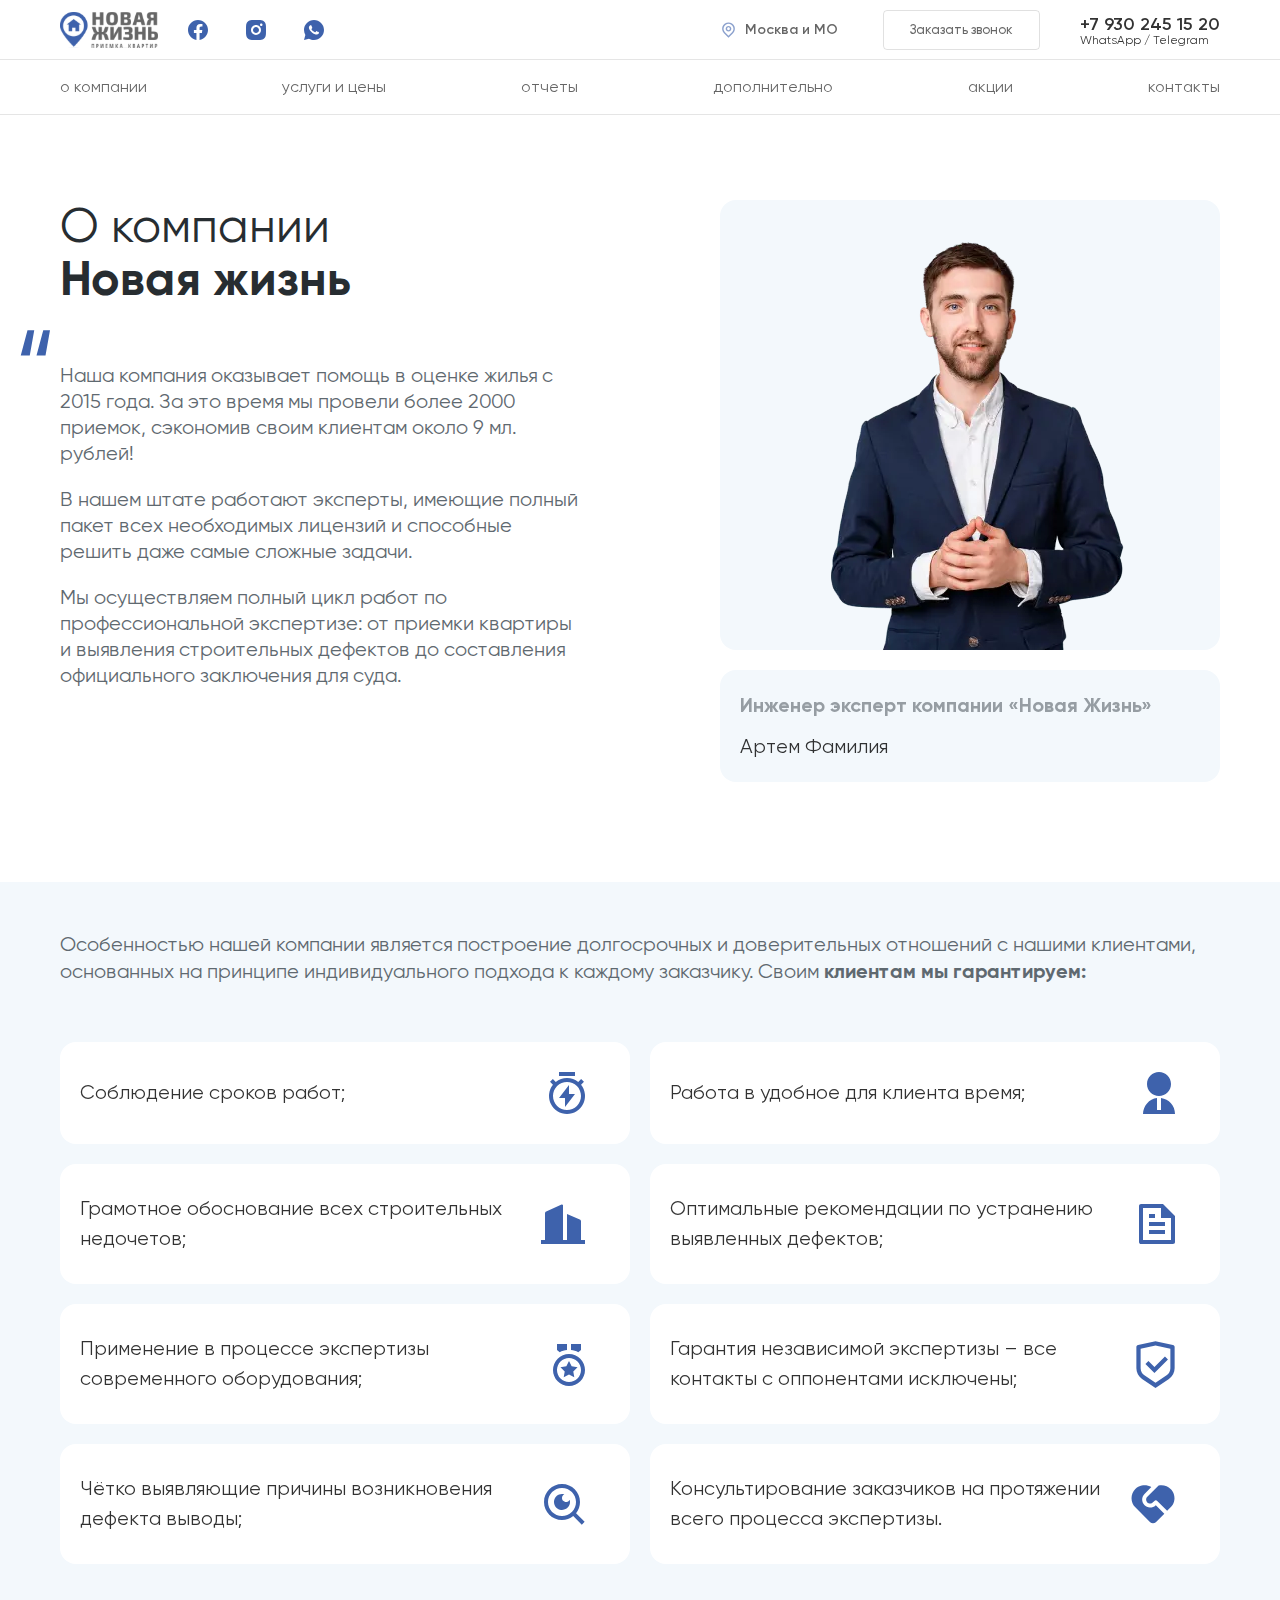
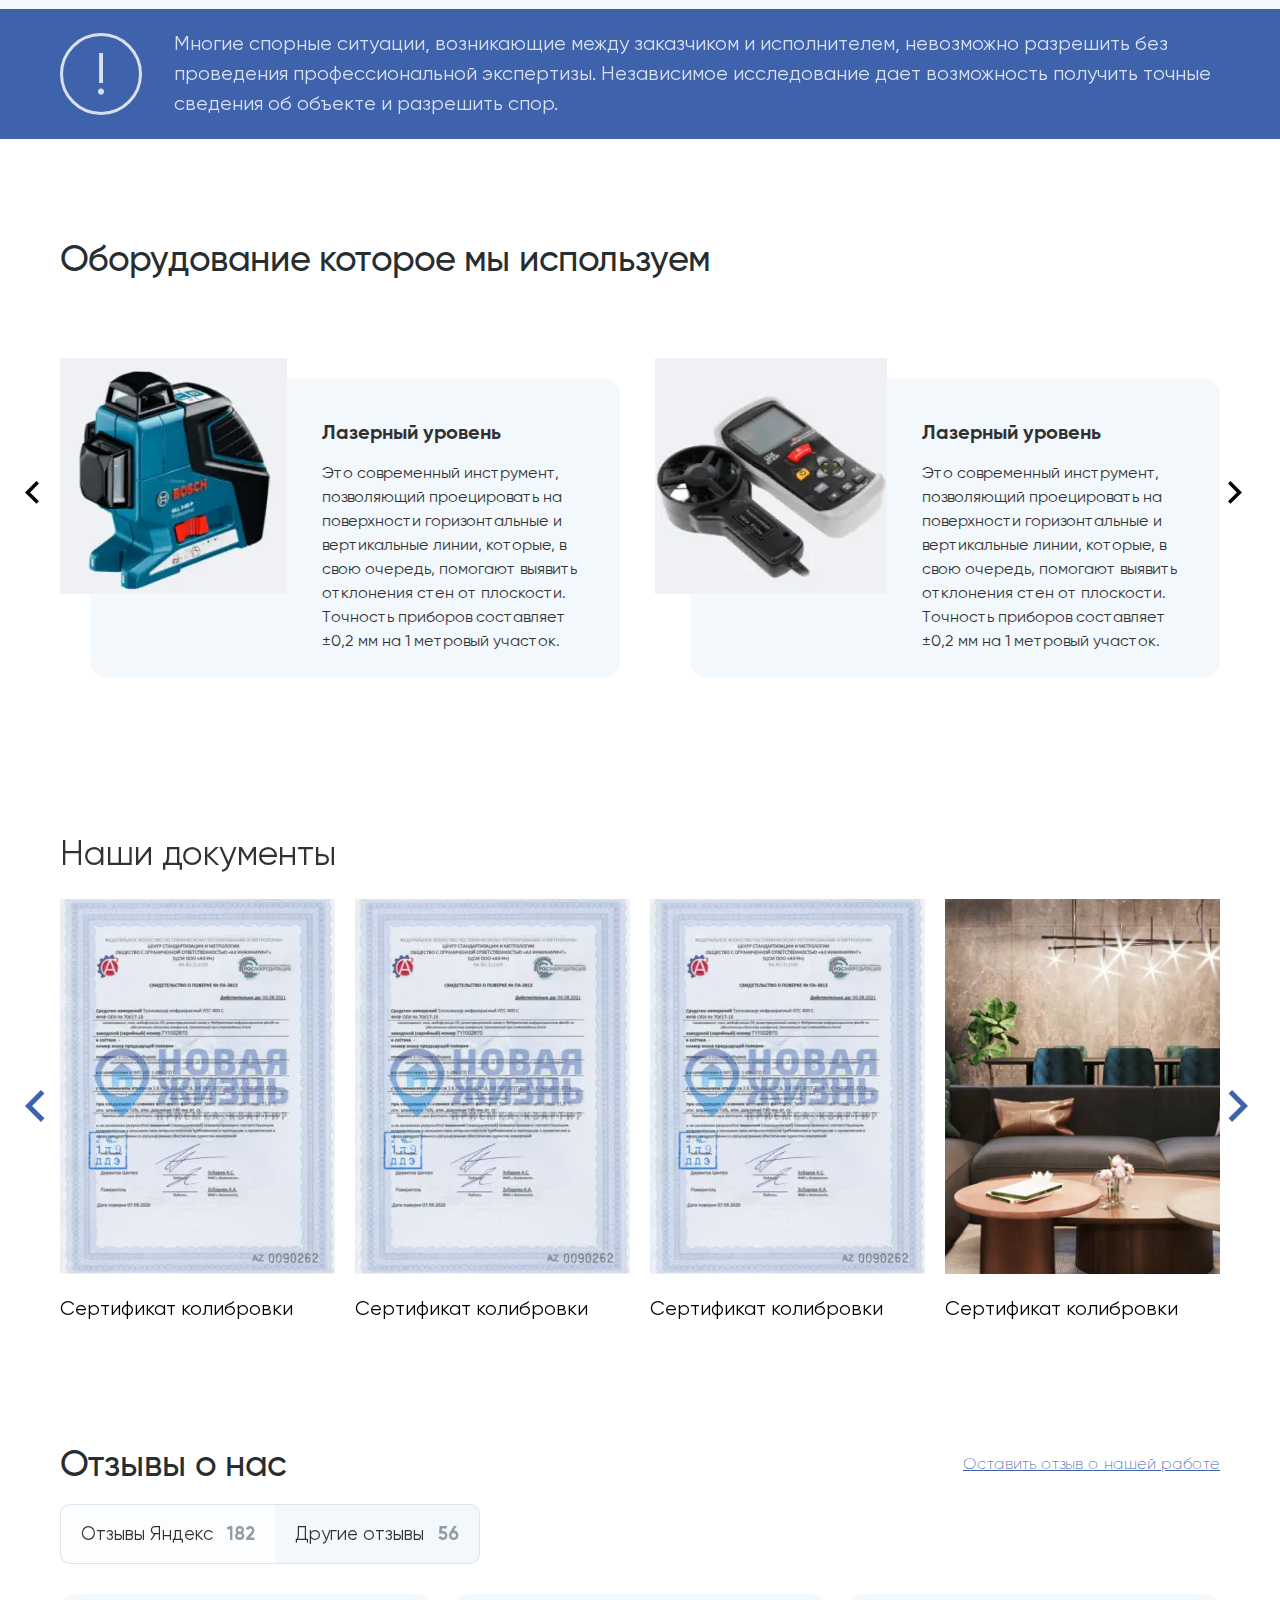
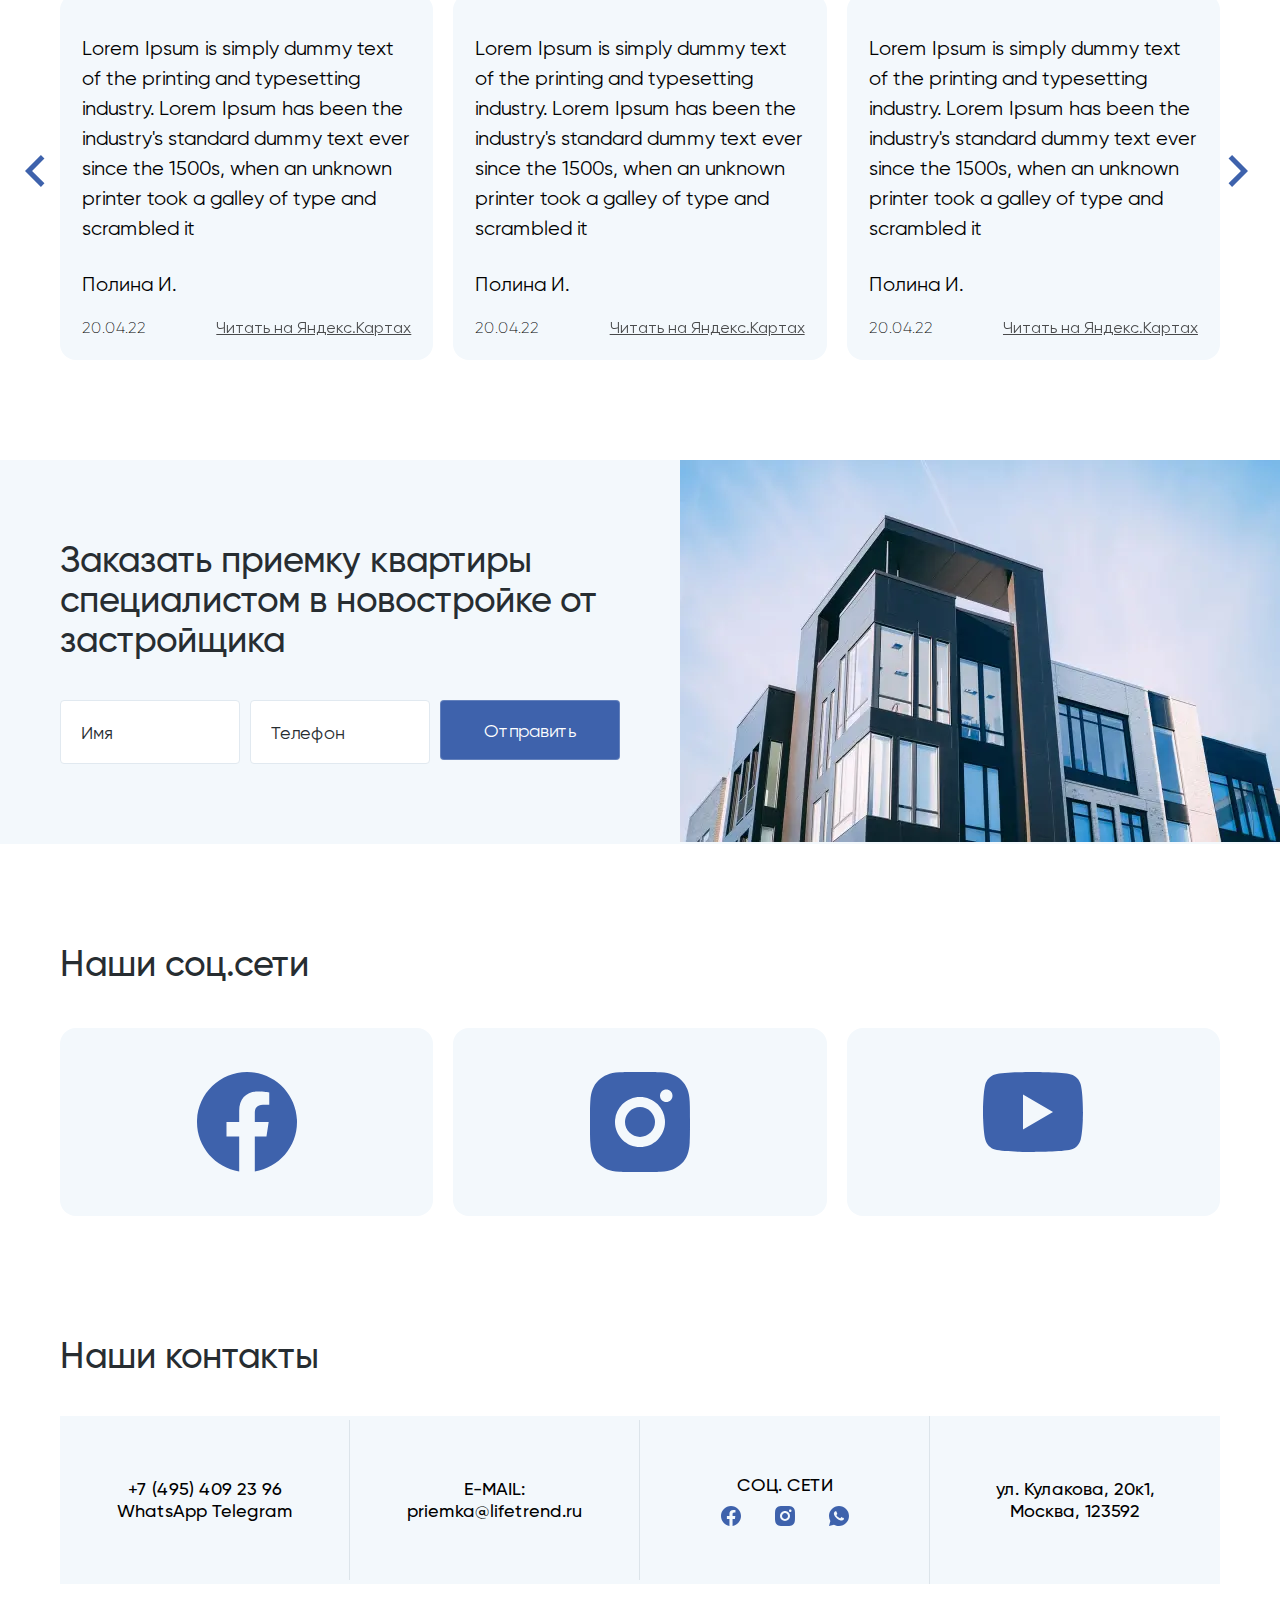
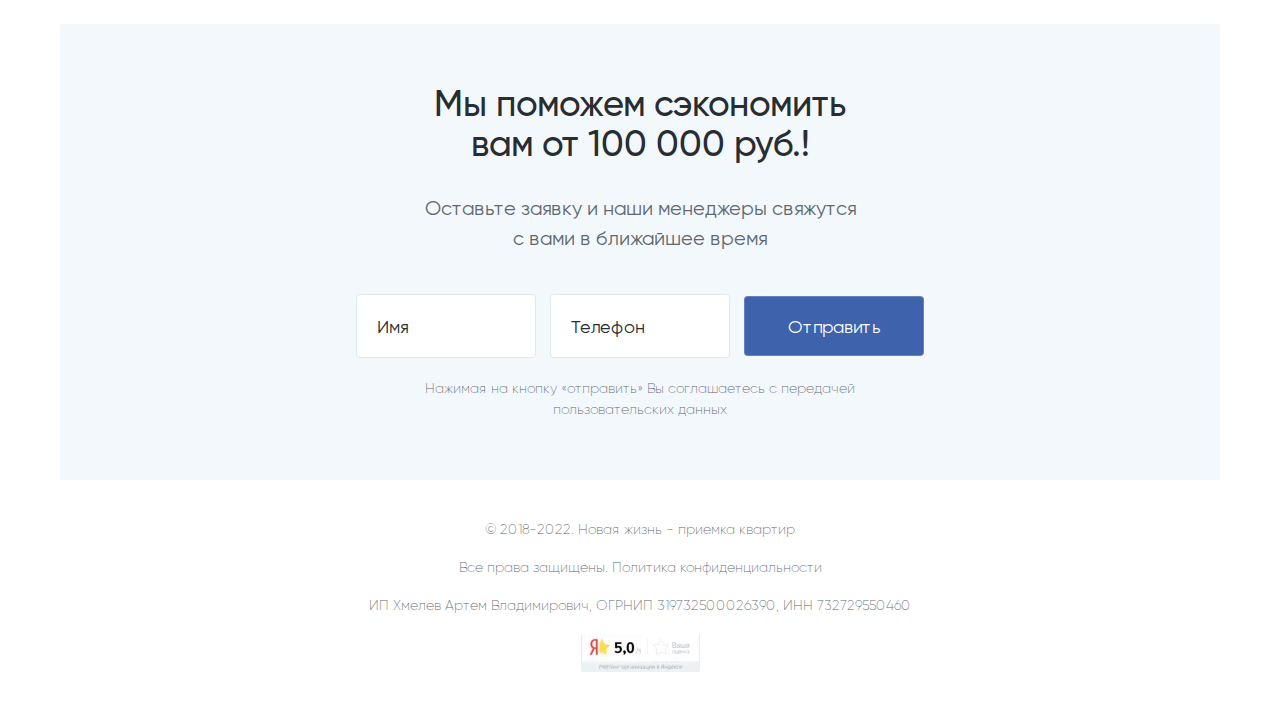
==== commit bd3f0973: "Add files via upload" ====
--- a/about.html
+++ b/about.html
@@ -1,5 +1,5 @@
 <!DOCTYPE html>
-<html lang="en">
+<html lang="ru">
 
 <head>
 	<meta charset="UTF-8">
@@ -445,21 +445,19 @@
 					<div class="social__body">
 						<a href="#" class="social__column">
 							<div class="social__item">
-								<div href="" class="social__image">
+								<div class="social__image">
 									<img src="img/icons/facebook_b.svg" alt="facebook">
 								</div>
 							</div>
 						</a>
 						<a href="#" class="social__column">
 							<div class="social__item">
-								<div href="" class="social__image">
-									<img src="img/icons/insta_b.svg" alt="instagram">
-								</div>
+								<div class="social__image"><img src="img/icons/insta_b.svg" alt="instagram"></div>
 							</div>
 						</a>
 						<a href="#" class="social__column">
 							<div class="social__item">
-								<div href="" class="social__image">
+								<div class="social__image">
 									<img src="img/icons/youtube_b.svg" alt="youtube">
 								</div>
 							</div>
